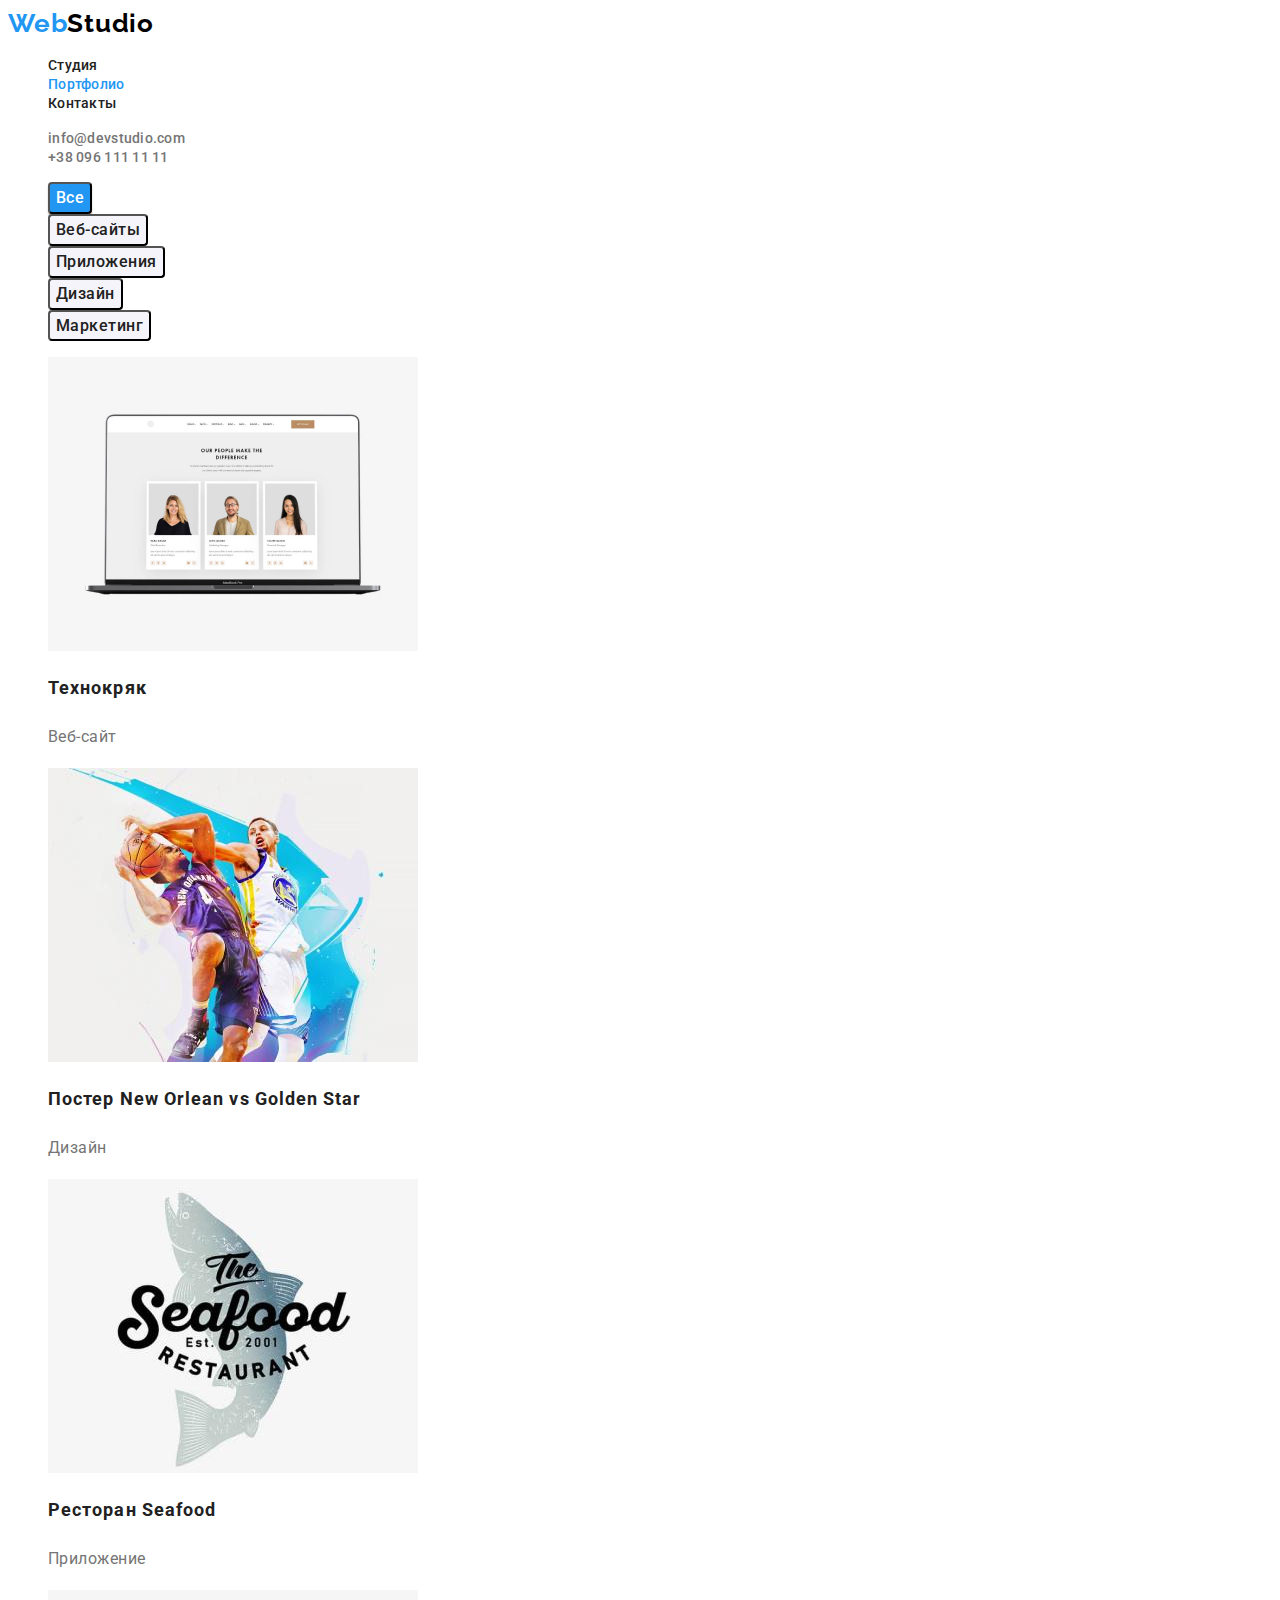
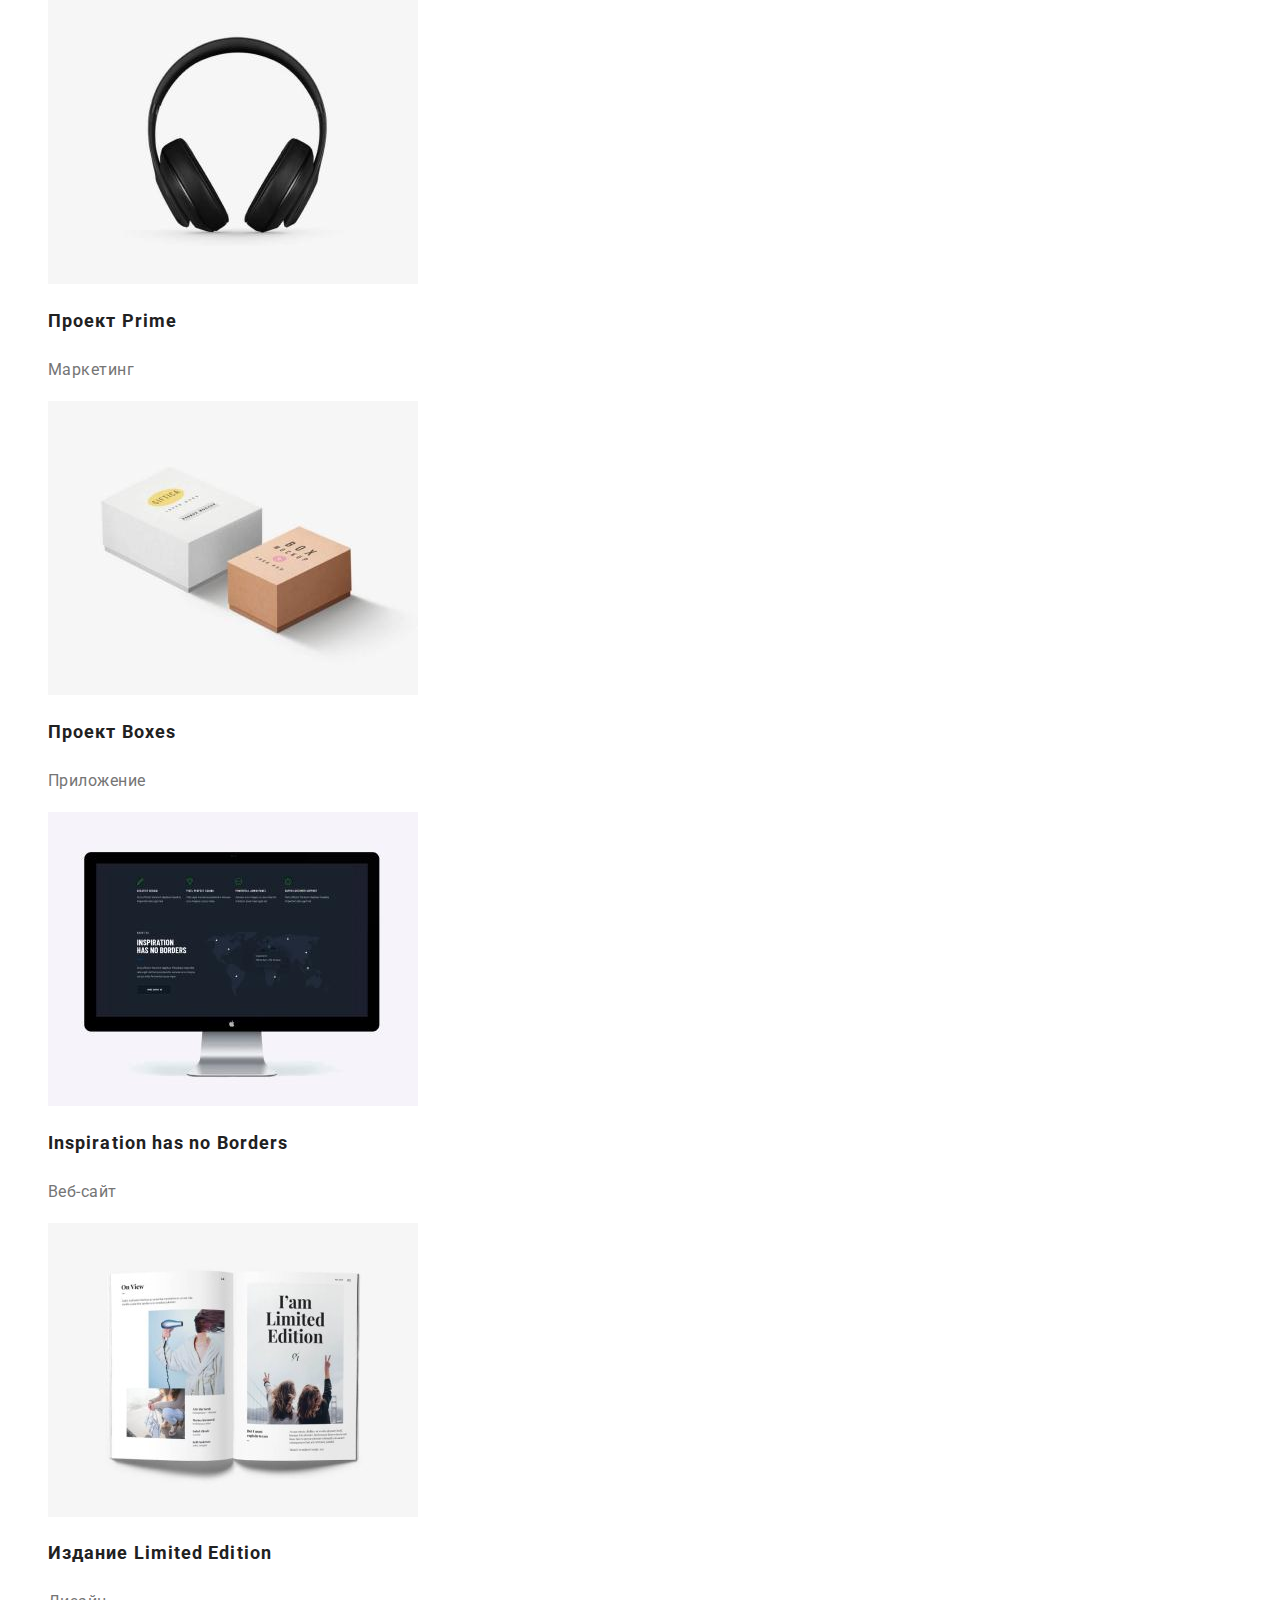
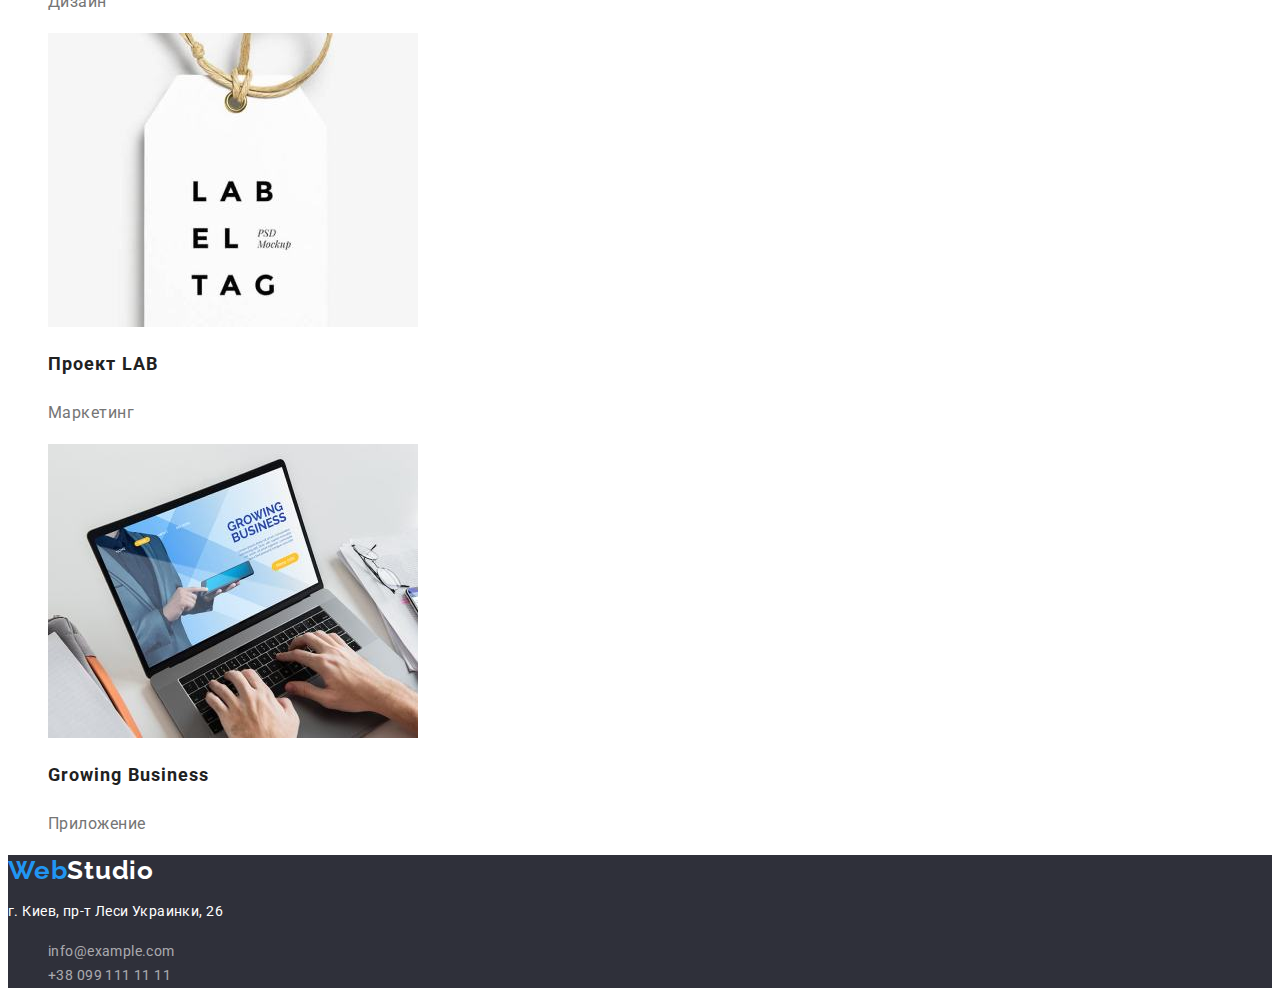
==== portfolio.html @ cdff13d0 "Добавляет файлы ДЗ2" ====
<!DOCTYPE html>
<html lang="ru">
  <head>
    <meta charset="UTF-8" />
    <meta http-equiv="X-UA-Compatible" content="IE=edge" />
    <meta name="viewport" content="width=device-width, initial-scale=1.0" />
    <title>Портфолио</title>
    <link rel="preconnect" href="https://fonts.googleapis.com" />
    <link rel="preconnect" href="https://fonts.gstatic.com" crossorigin />
    <link
      href="https://fonts.googleapis.com/css2?family=Raleway:wght@700&family=Roboto:wght@400;500;700;900&display=swap"
      rel="stylesheet"
    />
    <link rel="stylesheet" href="./css/styles.css" />
  </head>
  <body>
    <!-- Шапка сайта -->
    <header class="header">
      <nav>
        <a href="./index.html" class="logo link"
          >Web<span class="header-logo">Studio</span></a
        >
        <ul class="site-nav-list list">
          <li>
            <a href="./index.html" class="link">Студия</a>
          </li>
          <li class="site-nav-item">
            <a href="./portfolio.html" class="link current">Портфолио</a>
          </li>
          <li class="site-nav-item">
            <a href="" class="link">Контакты</a>
          </li>
        </ul>
      </nav>
      <ul class="header-contacts-list list">
        <li>
          <a href="mailto:info@devstudio.com" class="link"
            >info@devstudio.com</a
          >
        </li>
        <li><a href="tel:+380961111111" class="link">+38 096 111 11 11</a></li>
      </ul>
    </header>
    <main>
      <!-- Примеры работ -->
      <section class="portfolio">
        <h1 hidden>Портфолио</h1>
        <ul class="filter-buttons-list list">
          <li class="filter-buttons-item">
            <button type="button" class="filter-button button active">
              Все
            </button>
          </li>
          <li class="filter-buttons-item">
            <button type="button" class="filter-button button">
              Веб-сайты
            </button>
          </li>
          <li class="filter-buttons-item">
            <button type="button" class="filter-button button">
              Приложения
            </button>
          </li>
          <li class="filter-buttons-item">
            <button type="button" class="filter-button button">Дизайн</button>
          </li>
          <li class="filter-buttons-item">
            <button type="button" class="filter-button button">
              Маркетинг
            </button>
          </li>
        </ul>
        <ul class="portfolio-list list">
          <li class="portfolio-item">
            <a href=""
              ><img
                src="./images/projects-img1.jpg"
                alt="Открытая страница веб-сайта Технокряк на ноутбуке"
                width="370"
                height="294"
              />
            </a>
            <h2 class="portfolio-item-title title">Технокряк</h2>
            <p class="portfolio-item-text">Веб-сайт</p>
          </li>
          <li class="portfolio-item">
            <a href=""
              ><img
                src="./images/projects-img2.jpg"
                alt="Два баскетболиста сражаются за мяч"
                width="370"
                height="294"
              />
            </a>
            <h2 class="portfolio-item-title title">
              Постер New Orlean vs Golden Star
            </h2>
            <p class="portfolio-item-text">Дизайн</p>
          </li>
          <li class="portfolio-item">
            <a href=""
              ><img
                src="./images/projects-img3.jpg"
                alt="Логотип ресторана Seafood"
                width="370"
                height="294"
              />
            </a>
            <h2 class="portfolio-item-title title">Ресторан Seafood</h2>
            <p class="portfolio-item-text">Приложение</p>
          </li>
          <li class="portfolio-item">
            <a href=""
              ><img
                src="./images/projects-img4.jpg"
                alt="Наушники"
                width="370"
                height="294"
              />
            </a>
            <h2 class="portfolio-item-title title">Проект Prime</h2>
            <p class="portfolio-item-text">Маркетинг</p>
          </li>
          <li class="portfolio-item">
            <a href=""
              ><img
                src="./images/projects-img5.jpg"
                alt="Две коробки, белая и коричневая, с надписями"
                width="370"
                height="294"
              />
            </a>
            <h2 class="portfolio-item-title title">Проект Boxes</h2>
            <p class="portfolio-item-text">Приложение</p>
          </li>
          <li class="portfolio-item">
            <a href=""
              ><img
                src="./images/projects-img6.jpg"
                alt="Открітая страница сайта на мониторе компьютера"
                width="370"
                height="294"
              />
            </a>
            <h2 class="portfolio-item-title title">
              Inspiration has no Borders
            </h2>
            <p class="portfolio-item-text">Веб-сайт</p>
          </li>
          <li class="portfolio-item">
            <a href=""
              ><img
                src="./images/projects-img7.jpg"
                alt="Открытый журнал"
                width="370"
                height="294"
              />
            </a>
            <h2 class="portfolio-item-title title">Издание Limited Edition</h2>
            <p class="portfolio-item-text">Дизайн</p>
          </li>
          <li class="portfolio-item">
            <a href=""
              ><img
                src="./images/projects-img8.jpg"
                alt="Бирка с надписью"
                width="370"
                height="294"
              />
            </a>
            <h2 class="portfolio-item-title title">Проект LAB</h2>
            <p class="portfolio-item-text">Маркетинг</p>
          </li>
          <li class="portfolio-item">
            <a href=""
              ><img
                src="./images/projects-img9.jpg"
                alt="Ноутбук, с открытым приложением"
                width="370"
                height="294"
              />
            </a>
            <h2 class="portfolio-item-title title">Growing Business</h2>
            <p class="portfolio-item-text">Приложение</p>
          </li>
        </ul>
      </section>
    </main>
    <!-- Футер -->
    <footer class="footer">
      <a href="./index.html" class="logo link"
        >Web<span class="footer-logo">Studio</span></a
      >
      <address class="address">
        <p class="footer-address">г. Киев, пр-т Леси Украинки, 26</p>
        <ul class="footer-address-list list">
          <li class="footer-address-item">
            <a href="mailto:info@example.com" class="footer-address-link link"
              >info@example.com</a
            >
          </li>
          <li class="footer-address-item">
            <a href="tel:+380961111111" class="footer-address-link link"
              >+38 099 111 11 11</a
            >
          </li>
        </ul>
      </address>
    </footer>
  </body>
</html>
---- css/styles.css ----
/* цвет основного текста (заголовки) #212121 */
/* вторичный цвет текста #757575 */
/* белый #FFFFFF */
/* вторичный белый rgba(255, 255, 255, 0.6); */
/* акцент #2196F3 */
/* Основной шрифт Roboto */

:root {
  --title-text-color: #212121;
  --primary-text-color: #757575;
  --accent-color: #2196f3;
  --primary-white-color: #ffffff;
  --secondary-white-color: rgba(255, 255, 255, 0.6);
}

body {
  background-color: var(--primary-white-color);
  color: var(--primary-text-color);
  font-family: Roboto, sans-serif;
}

.link {
  text-decoration: none;
  color: inherit;
}

.list {
  list-style-type: none;
}

.button {
  font-family: inherit;
  cursor: pointer;
}

.title {
  color: var(--title-text-color);
}

/* Header */

.logo {
  font-family: Raleway;
  font-style: normal;
  font-weight: 700;
  font-size: 26px;
  line-height: 1.19;
  letter-spacing: 0.03em;
  color: var(--accent-color);
}
.header-logo {
  color: #000000;
}
.site-nav-list .link {
  font-weight: 500;
  font-size: 14px;
  line-height: 1.14;
  letter-spacing: 0.02em;
  color: var(--title-text-color);
}

.site-nav-list .link.current {
  color: var(--accent-color);
}

.site-nav-list .link:hover,
.site-nav-list .link:focus {
  color: var(--accent-color);
}
.header-contacts-list .link {
  font-weight: 500;
  font-size: 14px;
  line-height: 1.14;
  letter-spacing: 0.02em;
}
.header-contacts-list .link:hover,
.header-contacts-list .link:focus {
  color: var(--accent-color);
}

/* Hero */
.hero {
  background-color: #2f303a;
}

.hero-title {
  font-weight: 900;
  font-size: 44px;
  line-height: 1.36;
  text-align: center;
  letter-spacing: 0.06em;
  text-transform: uppercase;
  color: #ffffff;
}

.hero-button {
  font-weight: 700;
  font-size: 16px;
  line-height: 1.87;
  letter-spacing: 0.06em;
  color: #ffffff;
  background-color: var(--accent-color);
  box-shadow: 0px 4px 4px rgba(0, 0, 0, 0.15);
  border-radius: 4px;
}

.hero-button:hover,
.hero-button:focus {
  background-color: #188ce8;
}

/* features */

.features-item-title {
  font-weight: 700;
  font-size: 14px;
  line-height: 1.14;
  letter-spacing: 0.03em;
  text-transform: uppercase;
}
.features-item-text {
  font-size: 14px;
  line-height: 1.71;
  letter-spacing: 0.03em;
}
/* services */

.services-title {
  font-weight: 700;
  font-size: 36px;
  line-height: 1.17;
  text-align: center;
  letter-spacing: 0.03em;
}
/* team */

.team {
  background-color: #f5f4fa;
}
.team-title {
  font-weight: 700;
  font-size: 36px;
  line-height: 1.17;
  text-align: center;
  letter-spacing: 0.03em;
}
.team-item {
  background: var(--primary-white-color);
  box-shadow: 0px 1px 3px rgba(0, 0, 0, 0.12), 0px 1px 1px rgba(0, 0, 0, 0.14),
    0px 2px 1px rgba(0, 0, 0, 0.2);
  border-radius: 0px 0px 4px 4px;
}
.team-item-title {
  font-weight: 500;
  font-size: 16px;
  line-height: 1.19;
  text-align: center;
  letter-spacing: 0.03em;
}
.team-item-text {
  font-size: 16px;
  line-height: 1.19;
  text-align: center;
  letter-spacing: 0.03em;
}

/* footer */

.footer {
  background-color: #2f303a;
}
.footer-logo {
  color: #ffffff;
}
.address {
  font-style: normal;
}
.footer-address {
  font-size: 14px;
  line-height: 1.71;
  letter-spacing: 0.03em;
  color: #ffffff;
}
.footer-address-link {
  font-size: 14px;
  line-height: 1.71;
  letter-spacing: 0.03em;
  color: var(--secondary-white-color);
}
.footer-address-link:hover,
.footer-address-link:focus {
  color: var(--accent-color);
}

/* fortfolio */
.filter-button {
  font-weight: 500;
  font-size: 16px;
  line-height: 1.62;
  letter-spacing: 0.03em;
  color: var(--title-text-color);
  background-color: #f5f4fa;
  border-radius: 4px;
}
.portfolio .filter-button.active {
  color: #ffffff;
  background-color: var(--accent-color);
  box-shadow: 0px 3px 1px rgba(0, 0, 0, 0.1), 0px 1px 2px rgba(0, 0, 0, 0.08),
    0px 2px 2px rgba(0, 0, 0, 0.12);
  border-radius: 4px;
}
.portfolio .filter-button:hover,
.portfolio .filter-button:focus {
  color: #ffffff;
  background-color: var(--accent-color);
}
.portfolio-item-title {
  font-weight: 700;
  font-size: 18px;
  line-height: 2;
  letter-spacing: 0.06em;
}
.portfolio-item-text {
  font-size: 16px;
  line-height: 1.87;
  letter-spacing: 0.03em;
}
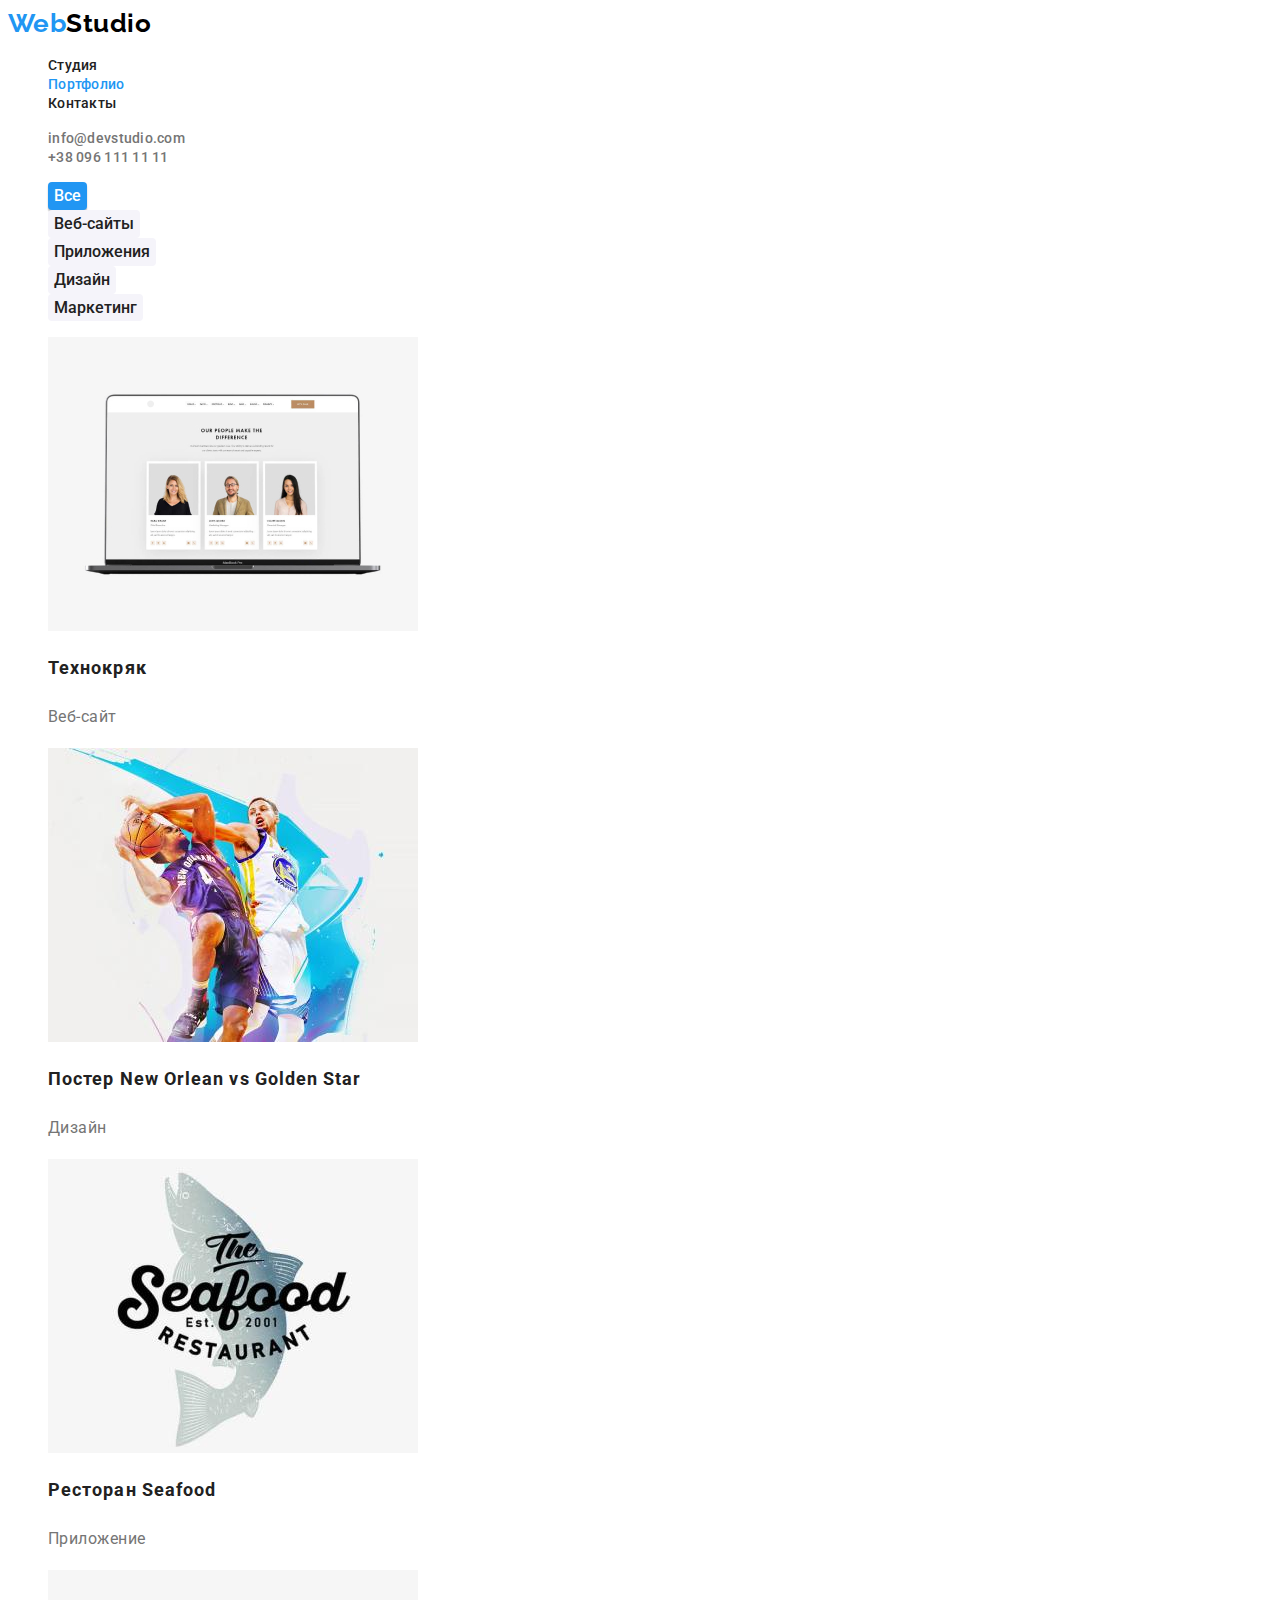
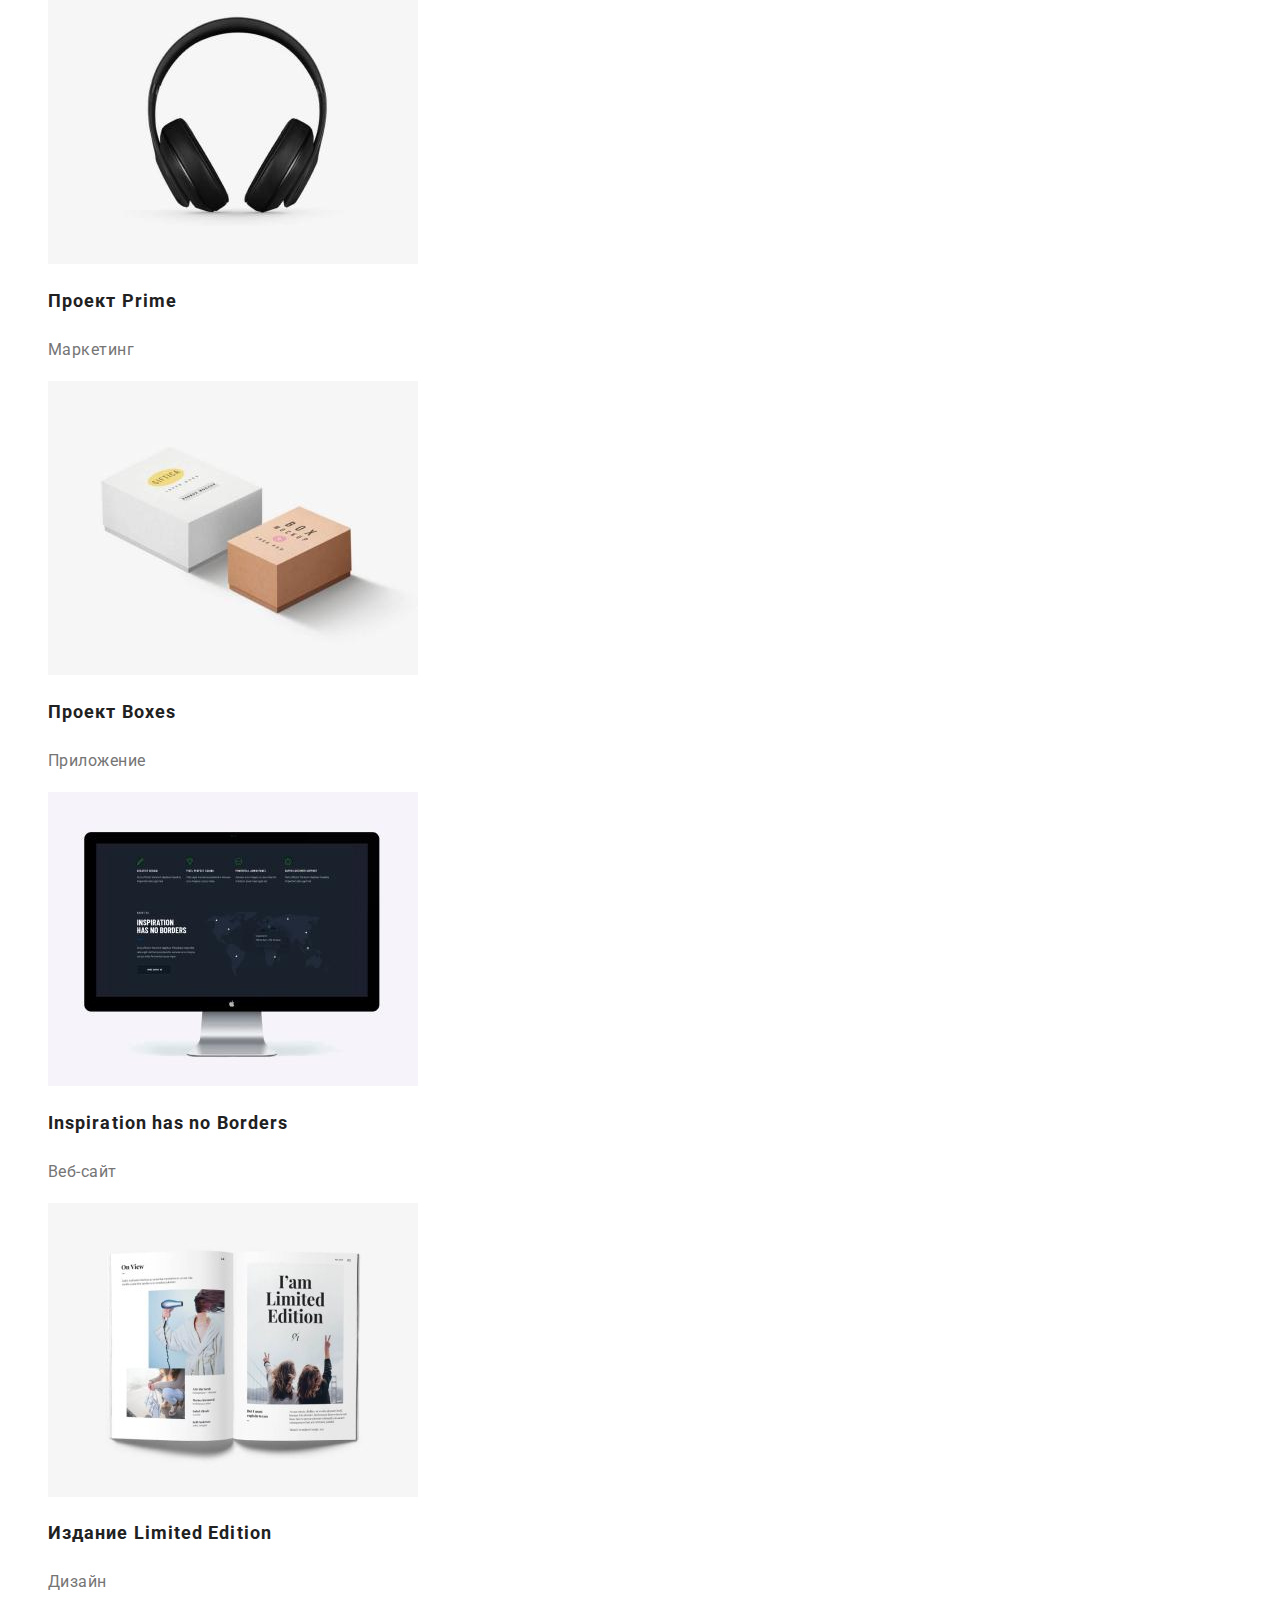
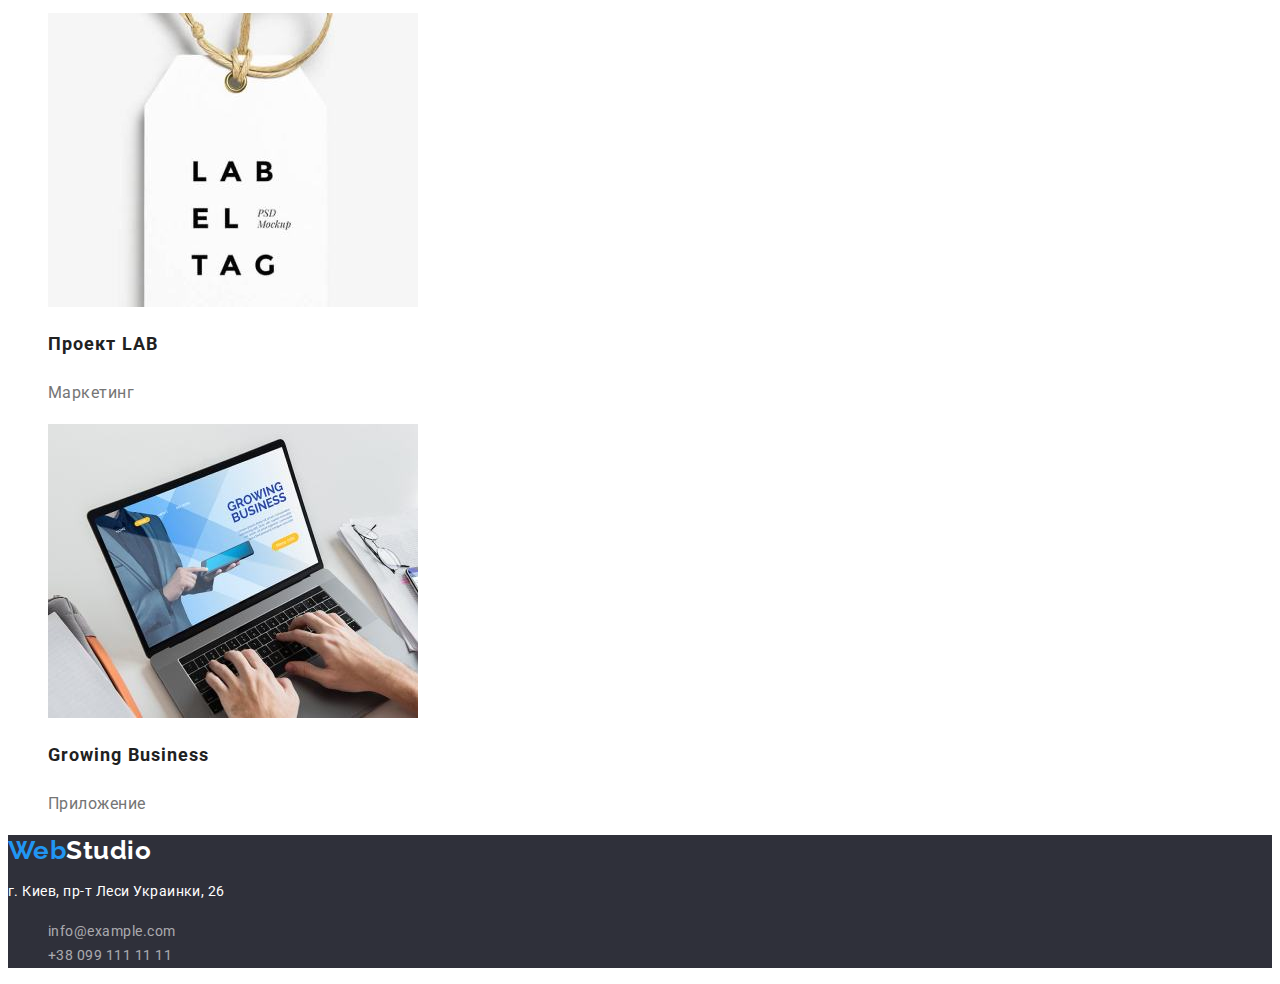
==== commit 7571ff0d: "Добавляет исправления в разметке и стилях согласно комментариев ментора к ДЗ2" ====
--- a/portfolio.html
+++ b/portfolio.html
@@ -72,116 +72,118 @@
         </ul>
         <ul class="portfolio-list list">
           <li class="portfolio-item">
-            <a href=""
+            <a href="" class="link"
               ><img
                 src="./images/projects-img1.jpg"
                 alt="Открытая страница веб-сайта Технокряк на ноутбуке"
                 width="370"
                 height="294"
               />
-            </a>
-            <h2 class="portfolio-item-title title">Технокряк</h2>
-            <p class="portfolio-item-text">Веб-сайт</p>
-          </li>
-          <li class="portfolio-item">
-            <a href=""
+              <h2 class="portfolio-item-title title">Технокряк</h2>
+              <p class="portfolio-item-text">Веб-сайт</p>
+            </a>
+          </li>
+          <li class="portfolio-item">
+            <a href="" class="link"
               ><img
                 src="./images/projects-img2.jpg"
                 alt="Два баскетболиста сражаются за мяч"
                 width="370"
                 height="294"
               />
-            </a>
-            <h2 class="portfolio-item-title title">
-              Постер New Orlean vs Golden Star
-            </h2>
-            <p class="portfolio-item-text">Дизайн</p>
-          </li>
-          <li class="portfolio-item">
-            <a href=""
+              <h2 class="portfolio-item-title title">
+                Постер New Orlean vs Golden Star
+              </h2>
+              <p class="portfolio-item-text">Дизайн</p>
+            </a>
+          </li>
+          <li class="portfolio-item">
+            <a href="" class="link"
               ><img
                 src="./images/projects-img3.jpg"
                 alt="Логотип ресторана Seafood"
                 width="370"
                 height="294"
               />
-            </a>
-            <h2 class="portfolio-item-title title">Ресторан Seafood</h2>
-            <p class="portfolio-item-text">Приложение</p>
-          </li>
-          <li class="portfolio-item">
-            <a href=""
+              <h2 class="portfolio-item-title title">Ресторан Seafood</h2>
+              <p class="portfolio-item-text">Приложение</p>
+            </a>
+          </li>
+          <li class="portfolio-item">
+            <a href="" class="link"
               ><img
                 src="./images/projects-img4.jpg"
                 alt="Наушники"
                 width="370"
                 height="294"
               />
-            </a>
-            <h2 class="portfolio-item-title title">Проект Prime</h2>
-            <p class="portfolio-item-text">Маркетинг</p>
-          </li>
-          <li class="portfolio-item">
-            <a href=""
+              <h2 class="portfolio-item-title title">Проект Prime</h2>
+              <p class="portfolio-item-text">Маркетинг</p>
+            </a>
+          </li>
+          <li class="portfolio-item">
+            <a href="" class="link"
               ><img
                 src="./images/projects-img5.jpg"
                 alt="Две коробки, белая и коричневая, с надписями"
                 width="370"
                 height="294"
               />
-            </a>
-            <h2 class="portfolio-item-title title">Проект Boxes</h2>
-            <p class="portfolio-item-text">Приложение</p>
-          </li>
-          <li class="portfolio-item">
-            <a href=""
+              <h2 class="portfolio-item-title title">Проект Boxes</h2>
+              <p class="portfolio-item-text">Приложение</p>
+            </a>
+          </li>
+          <li class="portfolio-item">
+            <a href="" class="link"
               ><img
                 src="./images/projects-img6.jpg"
                 alt="Открітая страница сайта на мониторе компьютера"
                 width="370"
                 height="294"
               />
-            </a>
-            <h2 class="portfolio-item-title title">
-              Inspiration has no Borders
-            </h2>
-            <p class="portfolio-item-text">Веб-сайт</p>
-          </li>
-          <li class="portfolio-item">
-            <a href=""
+              <h2 class="portfolio-item-title title">
+                Inspiration has no Borders
+              </h2>
+              <p class="portfolio-item-text">Веб-сайт</p>
+            </a>
+          </li>
+          <li class="portfolio-item">
+            <a href="" class="link"
               ><img
                 src="./images/projects-img7.jpg"
                 alt="Открытый журнал"
                 width="370"
                 height="294"
               />
-            </a>
-            <h2 class="portfolio-item-title title">Издание Limited Edition</h2>
-            <p class="portfolio-item-text">Дизайн</p>
-          </li>
-          <li class="portfolio-item">
-            <a href=""
+              <h2 class="portfolio-item-title title">
+                Издание Limited Edition
+              </h2>
+              <p class="portfolio-item-text">Дизайн</p>
+            </a>
+          </li>
+          <li class="portfolio-item">
+            <a href="" class="link"
               ><img
                 src="./images/projects-img8.jpg"
                 alt="Бирка с надписью"
                 width="370"
                 height="294"
               />
-            </a>
-            <h2 class="portfolio-item-title title">Проект LAB</h2>
-            <p class="portfolio-item-text">Маркетинг</p>
-          </li>
-          <li class="portfolio-item">
-            <a href=""
+              <h2 class="portfolio-item-title title">Проект LAB</h2>
+              <p class="portfolio-item-text">Маркетинг</p>
+            </a>
+          </li>
+          <li class="portfolio-item">
+            <a href="" class="link"
               ><img
                 src="./images/projects-img9.jpg"
                 alt="Ноутбук, с открытым приложением"
                 width="370"
                 height="294"
               />
-            </a>
-            <h2 class="portfolio-item-title title">Growing Business</h2>
-            <p class="portfolio-item-text">Приложение</p>
+              <h2 class="portfolio-item-title title">Growing Business</h2>
+              <p class="portfolio-item-text">Приложение</p>
+            </a>
           </li>
         </ul>
       </section>
--- a/css/styles.css
+++ b/css/styles.css
@@ -1,22 +1,31 @@
-/* цвет основного текста (заголовки) #212121 */
-/* вторичный цвет текста #757575 */
-/* белый #FFFFFF */
-/* вторичный белый rgba(255, 255, 255, 0.6); */
+/* основной темный цвет текста (заголовки) #212121 */
+/* черный текст  #000000*/
+/* основной цвет текста (не заголовки) #757575 */
+/* белый текст/фон #FFFFFF */
+/* вторичный белый цвет текста rgba(255, 255, 255, 0.6); */
+/* вторичный светлый цвет фона #F5F4FA */
 /* акцент #2196F3 */
+/* ховер кнопки Заказать услугу #188ce8 */
 /* Основной шрифт Roboto */
 
 :root {
-  --title-text-color: #212121;
   --primary-text-color: #757575;
+  --primary-dark-text-color: #212121;
+  --secondary-dark-text-color: #000000;
+  --primary-light-text-color: #ffffff;
+  --secondary-light-text-color: rgba(255, 255, 255, 0.6);
   --accent-color: #2196f3;
-  --primary-white-color: #ffffff;
-  --secondary-white-color: rgba(255, 255, 255, 0.6);
+  --secondary-accent-color: #188ce8;
+  --primary-light-background-color: #ffffff;
+  --secondary-light-background-color: #f5f4fa;
+  --dark-background-color: #2f303a;
 }
 
 body {
-  background-color: var(--primary-white-color);
+  background-color: var(--primary-light-background-color);
   color: var(--primary-text-color);
   font-family: Roboto, sans-serif;
+  letter-spacing: 0.03em;
 }
 
 .link {
@@ -31,10 +40,12 @@
 .button {
   font-family: inherit;
   cursor: pointer;
+  border-radius: 4px;
+  border: transparent;
 }
 
 .title {
-  color: var(--title-text-color);
+  color: var(--primary-dark-text-color);
 }
 
 /* Header */
@@ -45,42 +56,37 @@
   font-weight: 700;
   font-size: 26px;
   line-height: 1.19;
-  letter-spacing: 0.03em;
   color: var(--accent-color);
 }
 .header-logo {
-  color: #000000;
+  color: var(--secondary-dark-text-color);
 }
 .site-nav-list .link {
   font-weight: 500;
   font-size: 14px;
   line-height: 1.14;
   letter-spacing: 0.02em;
-  color: var(--title-text-color);
-}
-
-.site-nav-list .link.current {
-  color: var(--accent-color);
-}
-
+  color: var(--primary-dark-text-color);
+}
+
+.site-nav-list .link.current,
 .site-nav-list .link:hover,
-.site-nav-list .link:focus {
-  color: var(--accent-color);
-}
-.header-contacts-list .link {
-  font-weight: 500;
-  font-size: 14px;
-  line-height: 1.14;
-  letter-spacing: 0.02em;
-}
+.site-nav-list .link:focus,
 .header-contacts-list .link:hover,
 .header-contacts-list .link:focus {
   color: var(--accent-color);
 }
 
+.header-contacts-list .link {
+  font-weight: 500;
+  font-size: 14px;
+  line-height: 1.14;
+  letter-spacing: 0.02em;
+}
+
 /* Hero */
 .hero {
-  background-color: #2f303a;
+  background-color: var(--dark-background-color);
 }
 
 .hero-title {
@@ -90,7 +96,7 @@
   text-align: center;
   letter-spacing: 0.06em;
   text-transform: uppercase;
-  color: #ffffff;
+  color: var(--primary-light-text-color);
 }
 
 .hero-button {
@@ -98,15 +104,14 @@
   font-size: 16px;
   line-height: 1.87;
   letter-spacing: 0.06em;
-  color: #ffffff;
+  color: var(--primary-light-text-color);
   background-color: var(--accent-color);
   box-shadow: 0px 4px 4px rgba(0, 0, 0, 0.15);
-  border-radius: 4px;
 }
 
 .hero-button:hover,
 .hero-button:focus {
-  background-color: #188ce8;
+  background-color: var(--secondary-accent-color);
 }
 
 /* features */
@@ -115,13 +120,11 @@
   font-weight: 700;
   font-size: 14px;
   line-height: 1.14;
-  letter-spacing: 0.03em;
   text-transform: uppercase;
 }
 .features-item-text {
   font-size: 14px;
   line-height: 1.71;
-  letter-spacing: 0.03em;
 }
 /* services */
 
@@ -130,22 +133,20 @@
   font-size: 36px;
   line-height: 1.17;
   text-align: center;
-  letter-spacing: 0.03em;
 }
 /* team */
 
 .team {
-  background-color: #f5f4fa;
+  background-color: var(--secondary-light-background-color);
 }
 .team-title {
   font-weight: 700;
   font-size: 36px;
   line-height: 1.17;
   text-align: center;
-  letter-spacing: 0.03em;
 }
 .team-item {
-  background: var(--primary-white-color);
+  background: var(--primary-light-background-color);
   box-shadow: 0px 1px 3px rgba(0, 0, 0, 0.12), 0px 1px 1px rgba(0, 0, 0, 0.14),
     0px 2px 1px rgba(0, 0, 0, 0.2);
   border-radius: 0px 0px 4px 4px;
@@ -155,22 +156,20 @@
   font-size: 16px;
   line-height: 1.19;
   text-align: center;
-  letter-spacing: 0.03em;
 }
 .team-item-text {
   font-size: 16px;
   line-height: 1.19;
   text-align: center;
-  letter-spacing: 0.03em;
 }
 
 /* footer */
 
 .footer {
-  background-color: #2f303a;
+  background-color: var(--dark-background-color);
 }
 .footer-logo {
-  color: #ffffff;
+  color: var(--primary-light-text-color);
 }
 .address {
   font-style: normal;
@@ -178,14 +177,12 @@
 .footer-address {
   font-size: 14px;
   line-height: 1.71;
-  letter-spacing: 0.03em;
-  color: #ffffff;
+  color: var(--primary-light-text-color);
 }
 .footer-address-link {
   font-size: 14px;
   line-height: 1.71;
-  letter-spacing: 0.03em;
-  color: var(--secondary-white-color);
+  color: var(--secondary-light-text-color);
 }
 .footer-address-link:hover,
 .footer-address-link:focus {
@@ -197,21 +194,18 @@
   font-weight: 500;
   font-size: 16px;
   line-height: 1.62;
-  letter-spacing: 0.03em;
-  color: var(--title-text-color);
-  background-color: #f5f4fa;
-  border-radius: 4px;
+  color: var(--primary-dark-text-color);
+  background-color: var(--secondary-light-background-color);
 }
 .portfolio .filter-button.active {
-  color: #ffffff;
+  color: var(--primary-light-text-color);
   background-color: var(--accent-color);
   box-shadow: 0px 3px 1px rgba(0, 0, 0, 0.1), 0px 1px 2px rgba(0, 0, 0, 0.08),
     0px 2px 2px rgba(0, 0, 0, 0.12);
-  border-radius: 4px;
 }
 .portfolio .filter-button:hover,
 .portfolio .filter-button:focus {
-  color: #ffffff;
+  color: var(--primary-light-text-color);
   background-color: var(--accent-color);
 }
 .portfolio-item-title {
@@ -223,5 +217,4 @@
 .portfolio-item-text {
   font-size: 16px;
   line-height: 1.87;
-  letter-spacing: 0.03em;
-}
+}
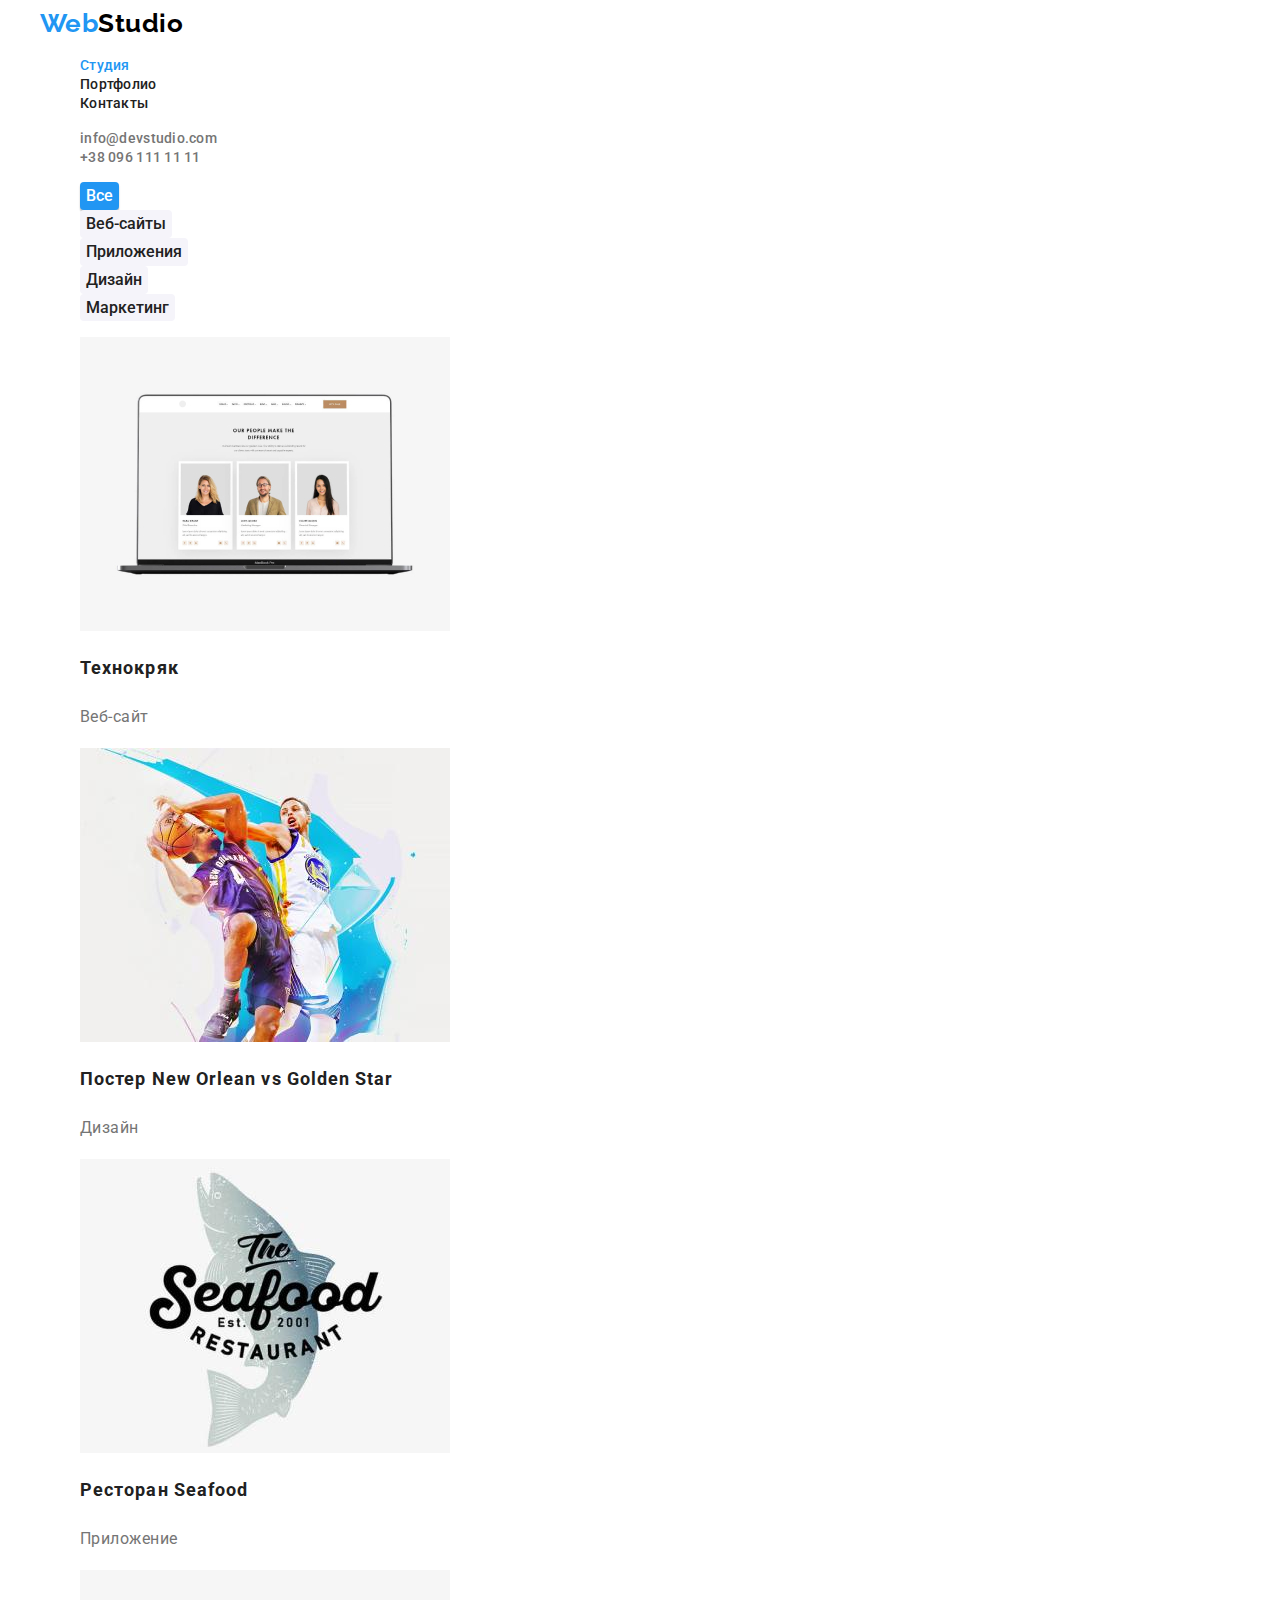
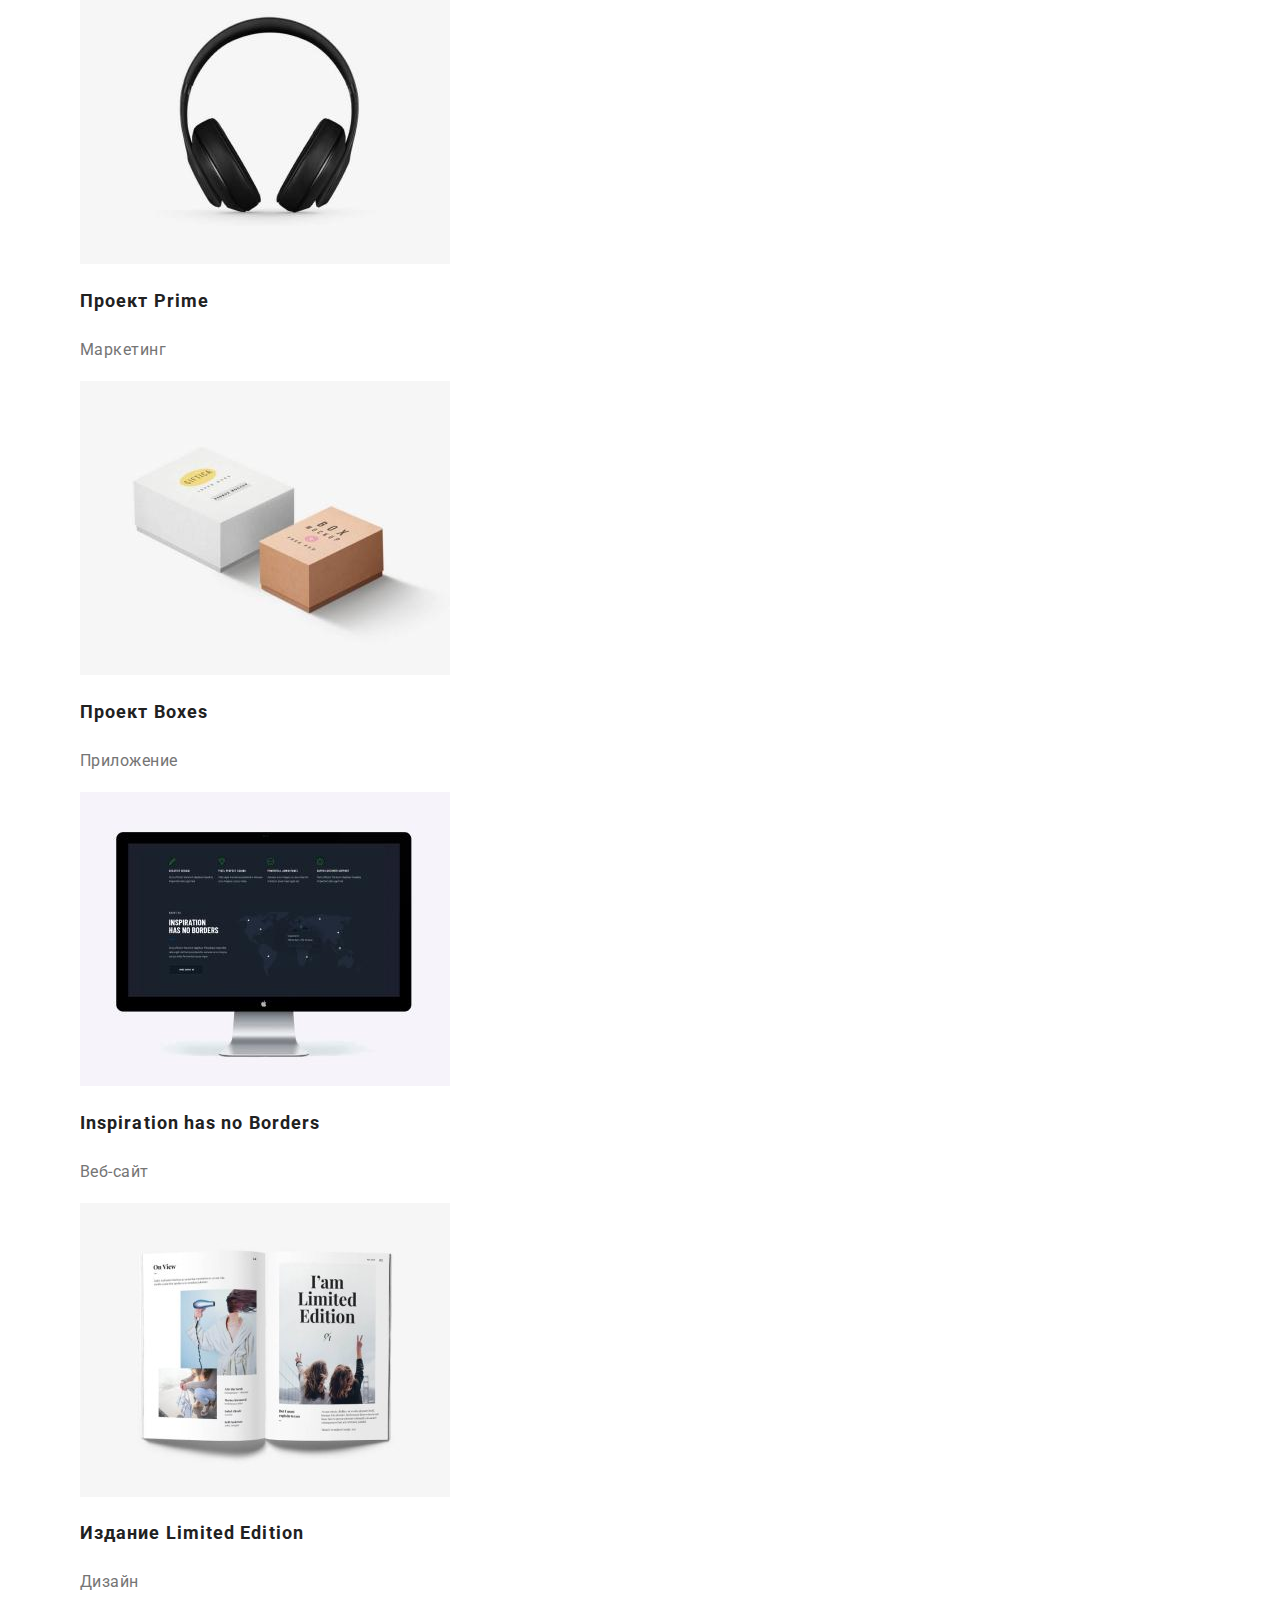
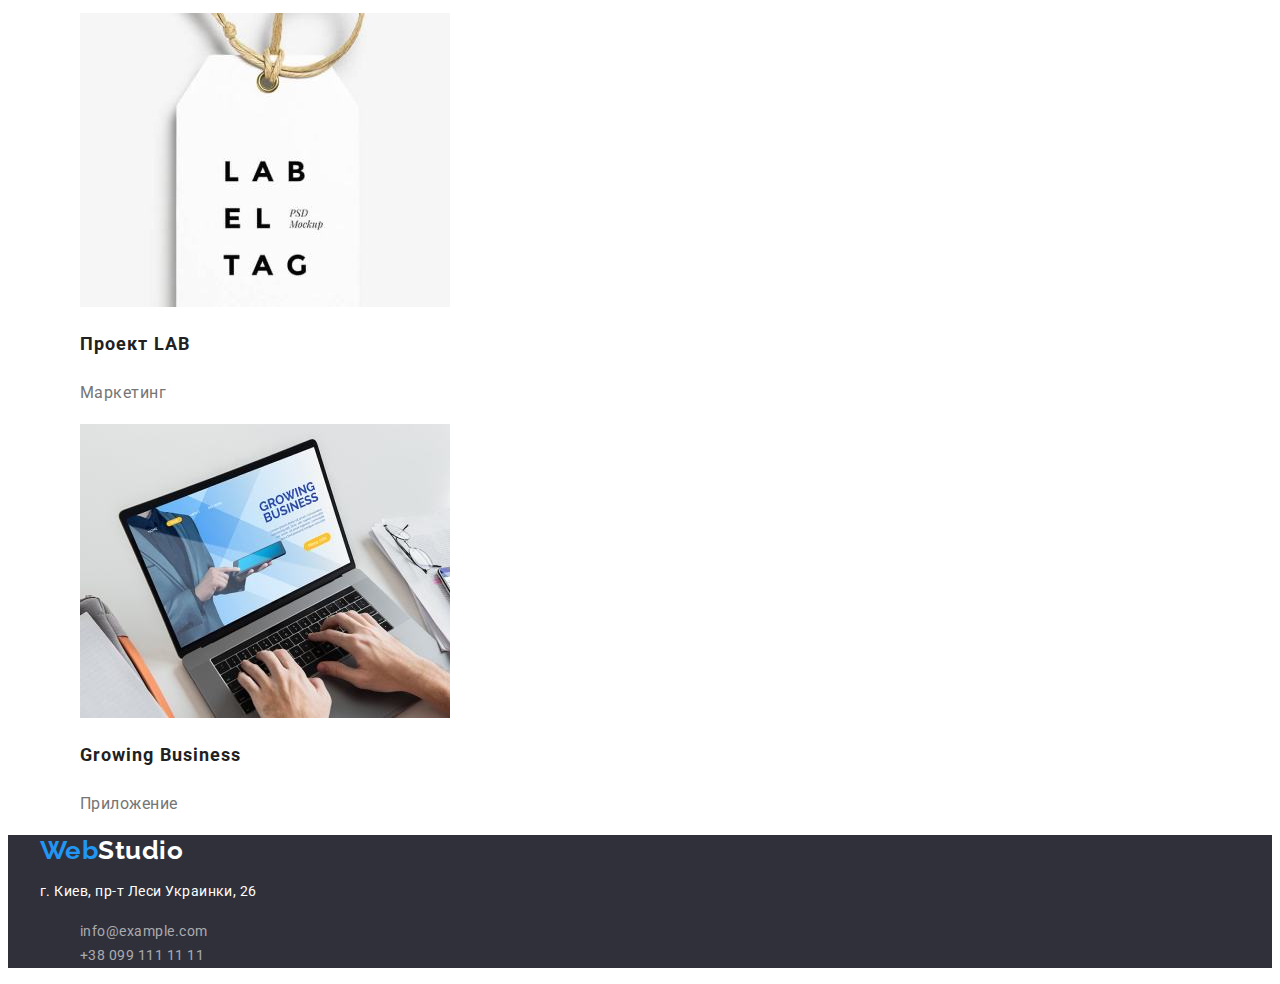
==== commit 5703bfce: "Добавляет контейнеры" ====
--- a/portfolio.html
+++ b/portfolio.html
@@ -11,203 +11,218 @@
       href="https://fonts.googleapis.com/css2?family=Raleway:wght@700&family=Roboto:wght@400;500;700;900&display=swap"
       rel="stylesheet"
     />
+    <link
+      rel="stylesheet"
+      href="https://cdnjs.cloudflare.com/ajax/libs/modern-normalize/1.1.0/modern-normalize.min.css"
+      integrity="sha512-wpPYUAdjBVSE4KJnH1VR1HeZfpl1ub8YT/NKx4PuQ5NmX2tKuGu6U/JRp5y+Y8XG2tV+wKQpNHVUX03MfMFn9Q=="
+      crossorigin="anonymous"
+      referrerpolicy="no-referrer"
+    />
     <link rel="stylesheet" href="./css/styles.css" />
   </head>
   <body>
     <!-- Шапка сайта -->
     <header class="header">
-      <nav>
-        <a href="./index.html" class="logo link"
-          >Web<span class="header-logo">Studio</span></a
-        >
-        <ul class="site-nav-list list">
+      <div class="container">
+        <nav>
+          <a href="./index.html" class="logo link"
+            >Web<span class="header-logo">Studio</span></a
+          >
+          <ul class="site-nav-list list">
+            <li>
+              <a href="./index.html" class="link current">Студия</a>
+            </li>
+            <li class="site-nav-item">
+              <a href="./portfolio.html" class="link">Портфолио</a>
+            </li>
+            <li class="site-nav-item">
+              <a href="" class="link">Контакты</a>
+            </li>
+          </ul>
+        </nav>
+        <ul class="header-contacts-list list">
           <li>
-            <a href="./index.html" class="link">Студия</a>
+            <a href="mailto:info@devstudio.com" class="link"
+              >info@devstudio.com</a
+            >
           </li>
-          <li class="site-nav-item">
-            <a href="./portfolio.html" class="link current">Портфолио</a>
-          </li>
-          <li class="site-nav-item">
-            <a href="" class="link">Контакты</a>
+          <li>
+            <a href="tel:+380961111111" class="link">+38 096 111 11 11</a>
           </li>
         </ul>
-      </nav>
-      <ul class="header-contacts-list list">
-        <li>
-          <a href="mailto:info@devstudio.com" class="link"
-            >info@devstudio.com</a
-          >
-        </li>
-        <li><a href="tel:+380961111111" class="link">+38 096 111 11 11</a></li>
-      </ul>
+      </div>
     </header>
     <main>
       <!-- Примеры работ -->
       <section class="portfolio">
-        <h1 hidden>Портфолио</h1>
-        <ul class="filter-buttons-list list">
-          <li class="filter-buttons-item">
-            <button type="button" class="filter-button button active">
-              Все
-            </button>
-          </li>
-          <li class="filter-buttons-item">
-            <button type="button" class="filter-button button">
-              Веб-сайты
-            </button>
-          </li>
-          <li class="filter-buttons-item">
-            <button type="button" class="filter-button button">
-              Приложения
-            </button>
-          </li>
-          <li class="filter-buttons-item">
-            <button type="button" class="filter-button button">Дизайн</button>
-          </li>
-          <li class="filter-buttons-item">
-            <button type="button" class="filter-button button">
-              Маркетинг
-            </button>
-          </li>
-        </ul>
-        <ul class="portfolio-list list">
-          <li class="portfolio-item">
-            <a href="" class="link"
-              ><img
-                src="./images/projects-img1.jpg"
-                alt="Открытая страница веб-сайта Технокряк на ноутбуке"
-                width="370"
-                height="294"
-              />
-              <h2 class="portfolio-item-title title">Технокряк</h2>
-              <p class="portfolio-item-text">Веб-сайт</p>
-            </a>
-          </li>
-          <li class="portfolio-item">
-            <a href="" class="link"
-              ><img
-                src="./images/projects-img2.jpg"
-                alt="Два баскетболиста сражаются за мяч"
-                width="370"
-                height="294"
-              />
-              <h2 class="portfolio-item-title title">
-                Постер New Orlean vs Golden Star
-              </h2>
-              <p class="portfolio-item-text">Дизайн</p>
-            </a>
-          </li>
-          <li class="portfolio-item">
-            <a href="" class="link"
-              ><img
-                src="./images/projects-img3.jpg"
-                alt="Логотип ресторана Seafood"
-                width="370"
-                height="294"
-              />
-              <h2 class="portfolio-item-title title">Ресторан Seafood</h2>
-              <p class="portfolio-item-text">Приложение</p>
-            </a>
-          </li>
-          <li class="portfolio-item">
-            <a href="" class="link"
-              ><img
-                src="./images/projects-img4.jpg"
-                alt="Наушники"
-                width="370"
-                height="294"
-              />
-              <h2 class="portfolio-item-title title">Проект Prime</h2>
-              <p class="portfolio-item-text">Маркетинг</p>
-            </a>
-          </li>
-          <li class="portfolio-item">
-            <a href="" class="link"
-              ><img
-                src="./images/projects-img5.jpg"
-                alt="Две коробки, белая и коричневая, с надписями"
-                width="370"
-                height="294"
-              />
-              <h2 class="portfolio-item-title title">Проект Boxes</h2>
-              <p class="portfolio-item-text">Приложение</p>
-            </a>
-          </li>
-          <li class="portfolio-item">
-            <a href="" class="link"
-              ><img
-                src="./images/projects-img6.jpg"
-                alt="Открітая страница сайта на мониторе компьютера"
-                width="370"
-                height="294"
-              />
-              <h2 class="portfolio-item-title title">
-                Inspiration has no Borders
-              </h2>
-              <p class="portfolio-item-text">Веб-сайт</p>
-            </a>
-          </li>
-          <li class="portfolio-item">
-            <a href="" class="link"
-              ><img
-                src="./images/projects-img7.jpg"
-                alt="Открытый журнал"
-                width="370"
-                height="294"
-              />
-              <h2 class="portfolio-item-title title">
-                Издание Limited Edition
-              </h2>
-              <p class="portfolio-item-text">Дизайн</p>
-            </a>
-          </li>
-          <li class="portfolio-item">
-            <a href="" class="link"
-              ><img
-                src="./images/projects-img8.jpg"
-                alt="Бирка с надписью"
-                width="370"
-                height="294"
-              />
-              <h2 class="portfolio-item-title title">Проект LAB</h2>
-              <p class="portfolio-item-text">Маркетинг</p>
-            </a>
-          </li>
-          <li class="portfolio-item">
-            <a href="" class="link"
-              ><img
-                src="./images/projects-img9.jpg"
-                alt="Ноутбук, с открытым приложением"
-                width="370"
-                height="294"
-              />
-              <h2 class="portfolio-item-title title">Growing Business</h2>
-              <p class="portfolio-item-text">Приложение</p>
-            </a>
-          </li>
-        </ul>
+        <div class="container">
+          <h1 hidden>Портфолио</h1>
+          <ul class="filter-buttons-list list">
+            <li class="filter-buttons-item">
+              <button type="button" class="filter-button button active">
+                Все
+              </button>
+            </li>
+            <li class="filter-buttons-item">
+              <button type="button" class="filter-button button">
+                Веб-сайты
+              </button>
+            </li>
+            <li class="filter-buttons-item">
+              <button type="button" class="filter-button button">
+                Приложения
+              </button>
+            </li>
+            <li class="filter-buttons-item">
+              <button type="button" class="filter-button button">Дизайн</button>
+            </li>
+            <li class="filter-buttons-item">
+              <button type="button" class="filter-button button">
+                Маркетинг
+              </button>
+            </li>
+          </ul>
+          <ul class="portfolio-list list">
+            <li class="portfolio-item">
+              <a href="" class="link"
+                ><img
+                  src="./images/projects-img1.jpg"
+                  alt="Открытая страница веб-сайта Технокряк на ноутбуке"
+                  width="370"
+                  height="294"
+                />
+                <h2 class="portfolio-item-title title">Технокряк</h2>
+                <p class="portfolio-item-text">Веб-сайт</p>
+              </a>
+            </li>
+            <li class="portfolio-item">
+              <a href="" class="link"
+                ><img
+                  src="./images/projects-img2.jpg"
+                  alt="Два баскетболиста сражаются за мяч"
+                  width="370"
+                  height="294"
+                />
+                <h2 class="portfolio-item-title title">
+                  Постер New Orlean vs Golden Star
+                </h2>
+                <p class="portfolio-item-text">Дизайн</p>
+              </a>
+            </li>
+            <li class="portfolio-item">
+              <a href="" class="link"
+                ><img
+                  src="./images/projects-img3.jpg"
+                  alt="Логотип ресторана Seafood"
+                  width="370"
+                  height="294"
+                />
+                <h2 class="portfolio-item-title title">Ресторан Seafood</h2>
+                <p class="portfolio-item-text">Приложение</p>
+              </a>
+            </li>
+            <li class="portfolio-item">
+              <a href="" class="link"
+                ><img
+                  src="./images/projects-img4.jpg"
+                  alt="Наушники"
+                  width="370"
+                  height="294"
+                />
+                <h2 class="portfolio-item-title title">Проект Prime</h2>
+                <p class="portfolio-item-text">Маркетинг</p>
+              </a>
+            </li>
+            <li class="portfolio-item">
+              <a href="" class="link"
+                ><img
+                  src="./images/projects-img5.jpg"
+                  alt="Две коробки, белая и коричневая, с надписями"
+                  width="370"
+                  height="294"
+                />
+                <h2 class="portfolio-item-title title">Проект Boxes</h2>
+                <p class="portfolio-item-text">Приложение</p>
+              </a>
+            </li>
+            <li class="portfolio-item">
+              <a href="" class="link"
+                ><img
+                  src="./images/projects-img6.jpg"
+                  alt="Открітая страница сайта на мониторе компьютера"
+                  width="370"
+                  height="294"
+                />
+                <h2 class="portfolio-item-title title">
+                  Inspiration has no Borders
+                </h2>
+                <p class="portfolio-item-text">Веб-сайт</p>
+              </a>
+            </li>
+            <li class="portfolio-item">
+              <a href="" class="link"
+                ><img
+                  src="./images/projects-img7.jpg"
+                  alt="Открытый журнал"
+                  width="370"
+                  height="294"
+                />
+                <h2 class="portfolio-item-title title">
+                  Издание Limited Edition
+                </h2>
+                <p class="portfolio-item-text">Дизайн</p>
+              </a>
+            </li>
+            <li class="portfolio-item">
+              <a href="" class="link"
+                ><img
+                  src="./images/projects-img8.jpg"
+                  alt="Бирка с надписью"
+                  width="370"
+                  height="294"
+                />
+                <h2 class="portfolio-item-title title">Проект LAB</h2>
+                <p class="portfolio-item-text">Маркетинг</p>
+              </a>
+            </li>
+            <li class="portfolio-item">
+              <a href="" class="link"
+                ><img
+                  src="./images/projects-img9.jpg"
+                  alt="Ноутбук, с открытым приложением"
+                  width="370"
+                  height="294"
+                />
+                <h2 class="portfolio-item-title title">Growing Business</h2>
+                <p class="portfolio-item-text">Приложение</p>
+              </a>
+            </li>
+          </ul>
+        </div>
       </section>
     </main>
     <!-- Футер -->
     <footer class="footer">
-      <a href="./index.html" class="logo link"
-        >Web<span class="footer-logo">Studio</span></a
-      >
-      <address class="address">
-        <p class="footer-address">г. Киев, пр-т Леси Украинки, 26</p>
-        <ul class="footer-address-list list">
-          <li class="footer-address-item">
-            <a href="mailto:info@example.com" class="footer-address-link link"
-              >info@example.com</a
-            >
-          </li>
-          <li class="footer-address-item">
-            <a href="tel:+380961111111" class="footer-address-link link"
-              >+38 099 111 11 11</a
-            >
-          </li>
-        </ul>
-      </address>
+      <div class="container">
+        <a href="./index.html" class="logo link"
+          >Web<span class="footer-logo">Studio</span></a
+        >
+        <address class="address">
+          <p class="footer-address">г. Киев, пр-т Леси Украинки, 26</p>
+          <ul class="footer-address-list list">
+            <li class="footer-address-item">
+              <a href="mailto:info@example.com" class="footer-address-link link"
+                >info@example.com</a
+              >
+            </li>
+            <li class="footer-address-item">
+              <a href="tel:+380961111111" class="footer-address-link link"
+                >+38 099 111 11 11</a
+              >
+            </li>
+          </ul>
+        </address>
+      </div>
     </footer>
   </body>
 </html>
--- a/css/styles.css
+++ b/css/styles.css
@@ -48,6 +48,12 @@
   color: var(--primary-dark-text-color);
 }
 
+.container {
+  width: 1200px;
+  margin-left: auto;
+  margin-right: auto;
+}
+
 /* Header */
 
 .logo {
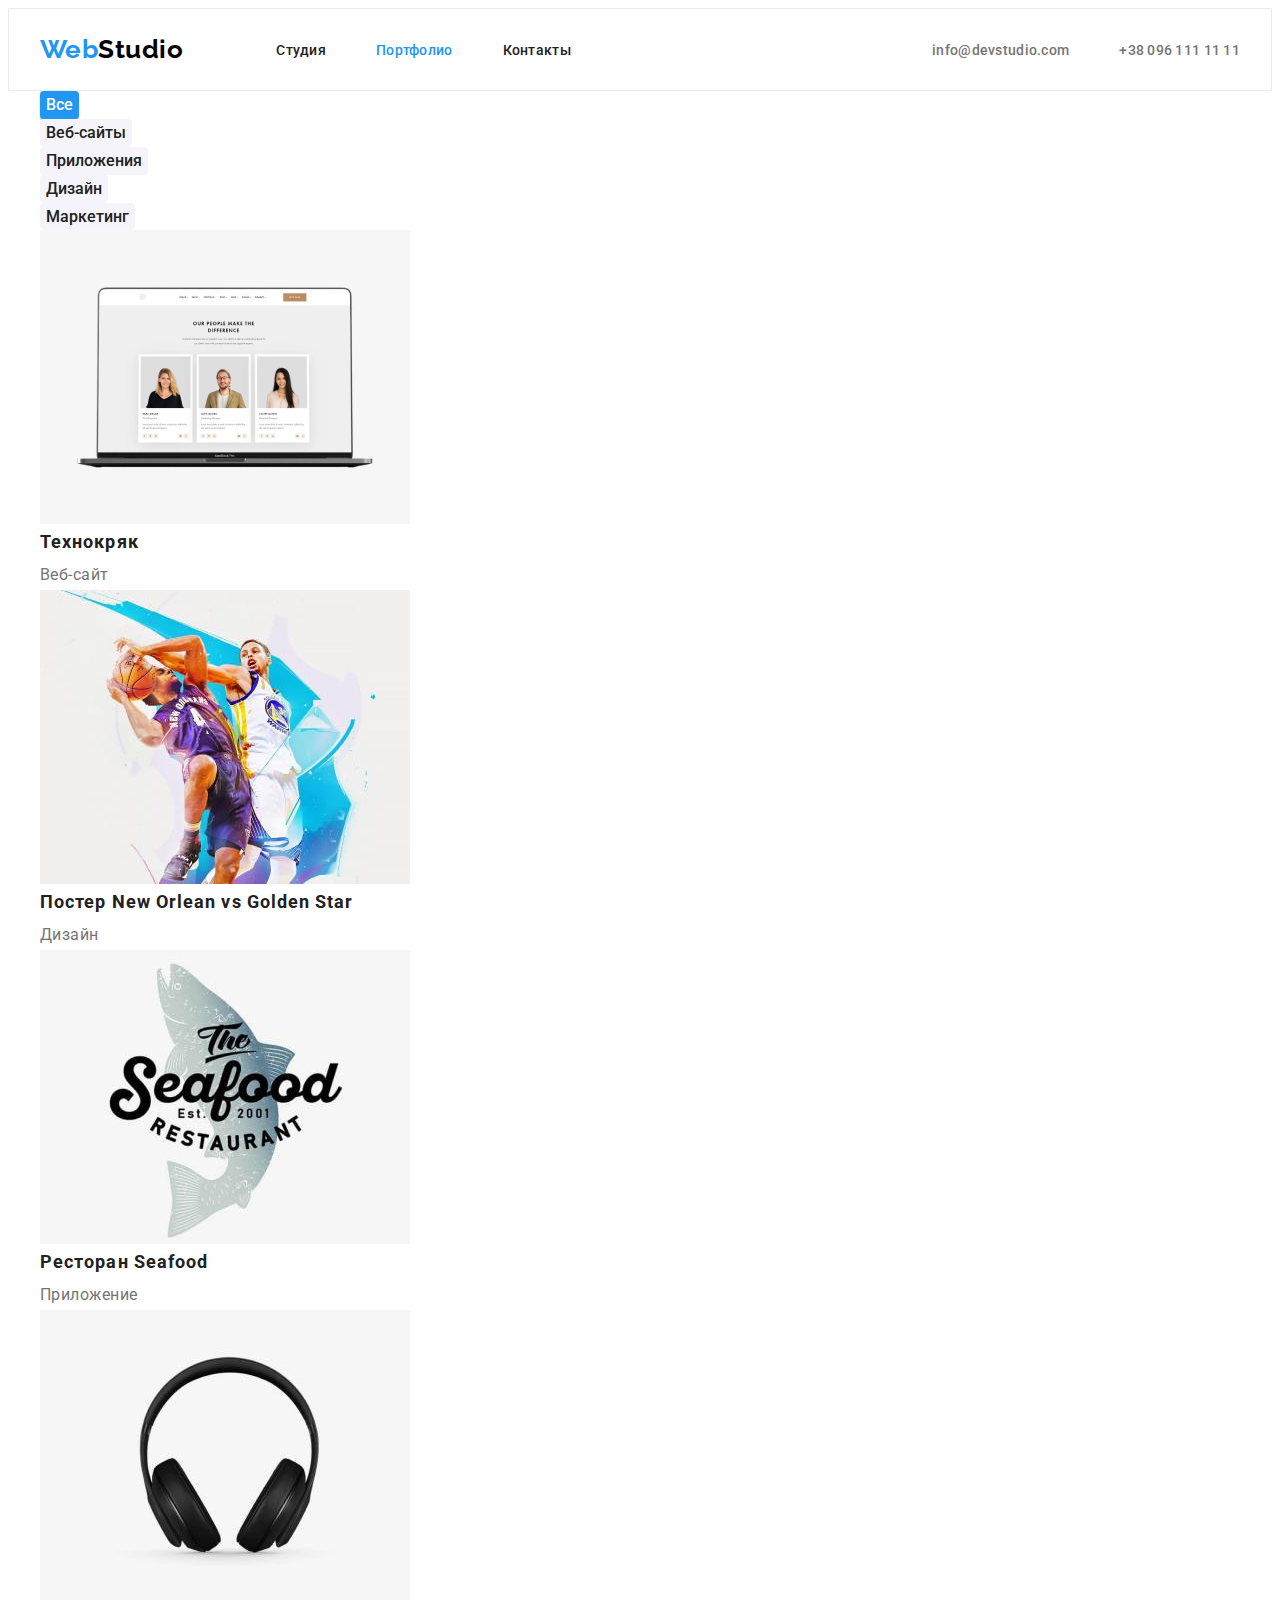
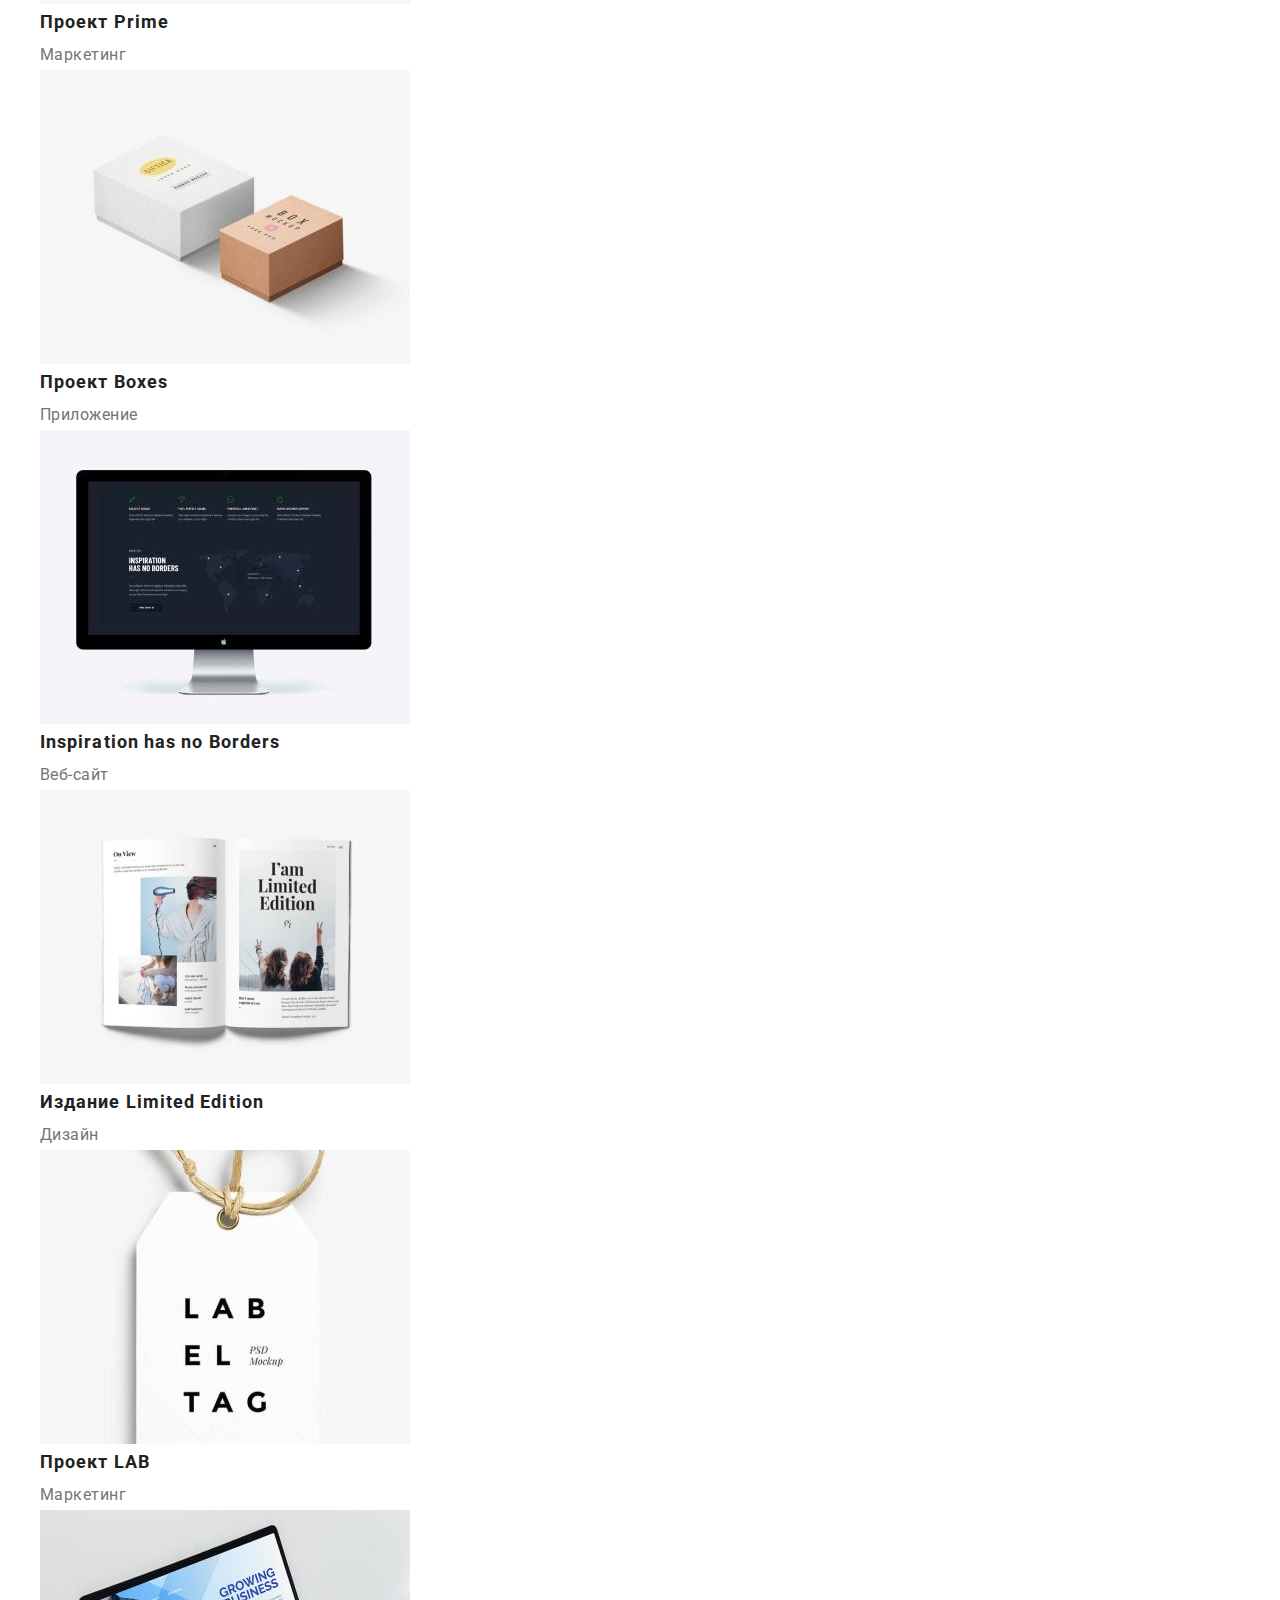
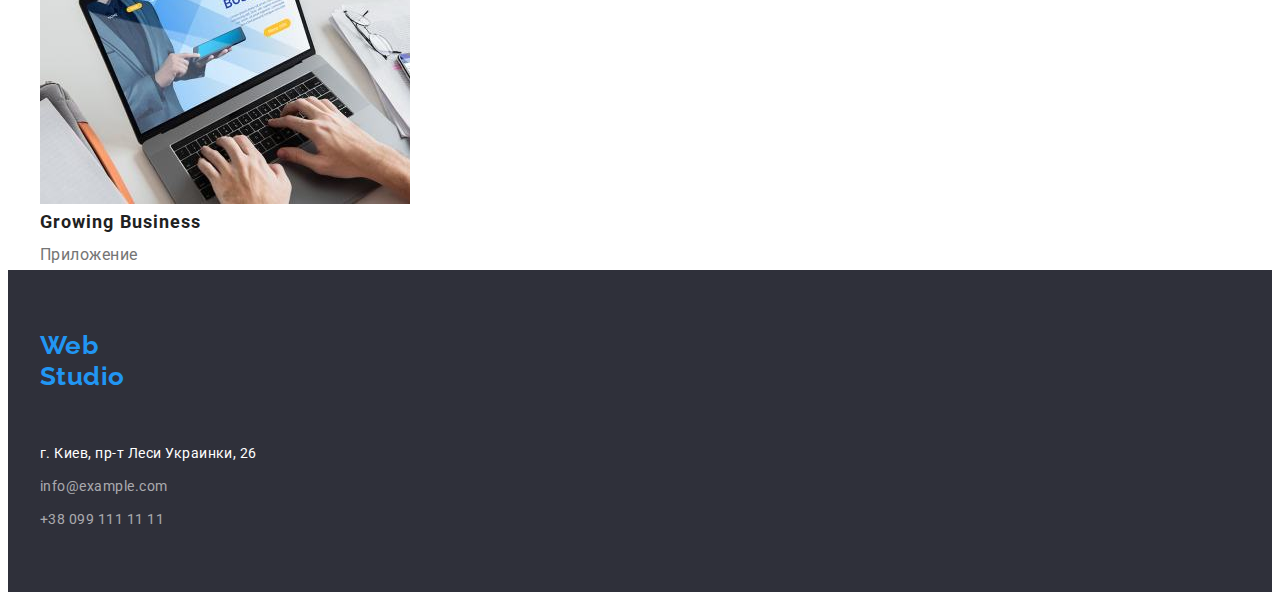
==== commit d2e42b8e: "Добавляет стили для геометрии и позиционирование контента при помощи Flexbox для страницы Студия" ====
--- a/portfolio.html
+++ b/portfolio.html
@@ -23,17 +23,17 @@
   <body>
     <!-- Шапка сайта -->
     <header class="header">
-      <div class="container">
-        <nav>
+      <div class="container header-container">
+        <nav class="site-nav">
           <a href="./index.html" class="logo link"
             >Web<span class="header-logo">Studio</span></a
           >
           <ul class="site-nav-list list">
-            <li>
-              <a href="./index.html" class="link current">Студия</a>
-            </li>
             <li class="site-nav-item">
-              <a href="./portfolio.html" class="link">Портфолио</a>
+              <a href="./index.html" class="link">Студия</a>
+            </li>
+            <li class="site-nav-item">
+              <a href="./portfolio.html" class="link current">Портфолио</a>
             </li>
             <li class="site-nav-item">
               <a href="" class="link">Контакты</a>
@@ -41,12 +41,12 @@
           </ul>
         </nav>
         <ul class="header-contacts-list list">
-          <li>
+          <li class="header-contacts-item">
             <a href="mailto:info@devstudio.com" class="link"
               >info@devstudio.com</a
             >
           </li>
-          <li>
+          <li class="header-contacts-item">
             <a href="tel:+380961111111" class="link">+38 096 111 11 11</a>
           </li>
         </ul>
--- a/css/styles.css
+++ b/css/styles.css
@@ -28,6 +28,27 @@
   letter-spacing: 0.03em;
 }
 
+p,
+h1,
+h2,
+h3,
+h4,
+h5,
+h6 {
+  margin: 0;
+}
+
+ul {
+  margin: 0;
+  padding-left: 0;
+}
+
+img {
+  display: block;
+  max-width: 100%;
+  height: auto;
+}
+
 .link {
   text-decoration: none;
   color: inherit;
@@ -50,11 +71,38 @@
 
 .container {
   width: 1200px;
+  padding: 0 15px;
   margin-left: auto;
   margin-right: auto;
 }
 
 /* Header */
+
+.header {
+  background-color: var(--primary-light-background-color);
+  padding-top: 25px;
+  padding-bottom: 25px;
+  border: 1px solid #ececec;
+}
+
+.header-container {
+  display: flex;
+  align-items: center;
+}
+
+.site-nav {
+  display: flex;
+  align-items: center;
+}
+
+.site-nav-list {
+  display: flex;
+}
+
+.header-contacts-list {
+  display: flex;
+  margin-left: auto;
+}
 
 .logo {
   font-family: Raleway;
@@ -63,6 +111,7 @@
   font-size: 26px;
   line-height: 1.19;
   color: var(--accent-color);
+  margin-right: 93px;
 }
 .header-logo {
   color: var(--secondary-dark-text-color);
@@ -83,6 +132,14 @@
   color: var(--accent-color);
 }
 
+.site-nav-item:not(:last-child) {
+  margin-right: 50px;
+}
+
+.header-contacts-item:not(:last-child) {
+  margin-right: 50px;
+}
+
 .header-contacts-list .link {
   font-weight: 500;
   font-size: 14px;
@@ -93,6 +150,8 @@
 /* Hero */
 .hero {
   background-color: var(--dark-background-color);
+  padding-top: 200px;
+  padding-bottom: 200px;
 }
 
 .hero-title {
@@ -103,9 +162,14 @@
   letter-spacing: 0.06em;
   text-transform: uppercase;
   color: var(--primary-light-text-color);
+  margin-bottom: 30px;
+  max-width: 696px;
+  margin-left: auto;
+  margin-right: auto;
 }
 
 .hero-button {
+  display: block;
   font-weight: 700;
   font-size: 16px;
   line-height: 1.87;
@@ -113,6 +177,9 @@
   color: var(--primary-light-text-color);
   background-color: var(--accent-color);
   box-shadow: 0px 4px 4px rgba(0, 0, 0, 0.15);
+  padding: 10px 32px;
+  margin-left: auto;
+  margin-right: auto;
 }
 
 .hero-button:hover,
@@ -122,61 +189,134 @@
 
 /* features */
 
+.features {
+  padding-top: 94px;
+  padding-bottom: 94px;
+}
+
+.features-list {
+  display: flex;
+  margin-left: -30px;
+  outline: 1px solid teal;
+}
+
+.features-item {
+  margin-left: 30px;
+  flex-basis: calc(100% / 4 - 30px);
+  outline: 1px solid tomato;
+}
+
 .features-item-title {
   font-weight: 700;
   font-size: 14px;
   line-height: 1.14;
   text-transform: uppercase;
+  margin-bottom: 10px;
 }
 .features-item-text {
   font-size: 14px;
   line-height: 1.71;
 }
+
 /* services */
+
+.services {
+  padding-bottom: 94px;
+}
 
 .services-title {
   font-weight: 700;
   font-size: 36px;
   line-height: 1.17;
   text-align: center;
-}
+  margin-bottom: 50px;
+}
+
+.services-list {
+  display: flex;
+  outline: 1px solid teal;
+  margin-left: -30px;
+  /* flex-wrap: wrap; */
+}
+
+.services-item {
+  margin-left: 30px;
+  outline: 1px solid tomato;
+  flex-basis: calc(100% / 3 -30px);
+}
+
 /* team */
 
 .team {
   background-color: var(--secondary-light-background-color);
-}
+  padding-top: 94px;
+  padding-bottom: 94px;
+}
+
 .team-title {
   font-weight: 700;
   font-size: 36px;
   line-height: 1.17;
   text-align: center;
-}
+  margin-bottom: 50px;
+}
+
+.team-list {
+  display: flex;
+  margin-left: -30px;
+
+  outline: 1px solid teal;
+}
+
 .team-item {
   background: var(--primary-light-background-color);
   box-shadow: 0px 1px 3px rgba(0, 0, 0, 0.12), 0px 1px 1px rgba(0, 0, 0, 0.14),
     0px 2px 1px rgba(0, 0, 0, 0.2);
   border-radius: 0px 0px 4px 4px;
-}
+  margin-left: 30px; */
+  flex-basis: calc(100% / 4 -30px);
+
+  outline: 1px solid tomato;
+}
+
+/* .team-img-thumb {
+  outline: 1px solid blue;
+} */
+
 .team-item-title {
   font-weight: 500;
   font-size: 16px;
   line-height: 1.19;
   text-align: center;
+  margin-bottom: 10px;
 }
 .team-item-text {
   font-size: 16px;
   line-height: 1.19;
   text-align: center;
+}
+.team-item-content {
+padding-top: 30px;
+padding-bottom: 30px;
 }
 
 /* footer */
 
 .footer {
   background-color: var(--dark-background-color);
-}
-.footer-logo {
-  color: var(--primary-light-text-color);
-}
+  padding-top: 60px;
+  padding-bottom: 60px;
+}
+.footer-logo-accent {
+  color: var(--primary-light-text-color);
+}
+
+.footer-logo { 
+  display: block;
+  margin-right: 0px;
+  margin-bottom: 20px;
+}
+
 .address {
   font-style: normal;
 }
@@ -184,7 +324,13 @@
   font-size: 14px;
   line-height: 1.71;
   color: var(--primary-light-text-color);
-}
+  margin-bottom: 9px;
+}
+
+.footer-address-item:not(:last-child){
+  margin-bottom: 9px;
+}
+
 .footer-address-link {
   font-size: 14px;
   line-height: 1.71;
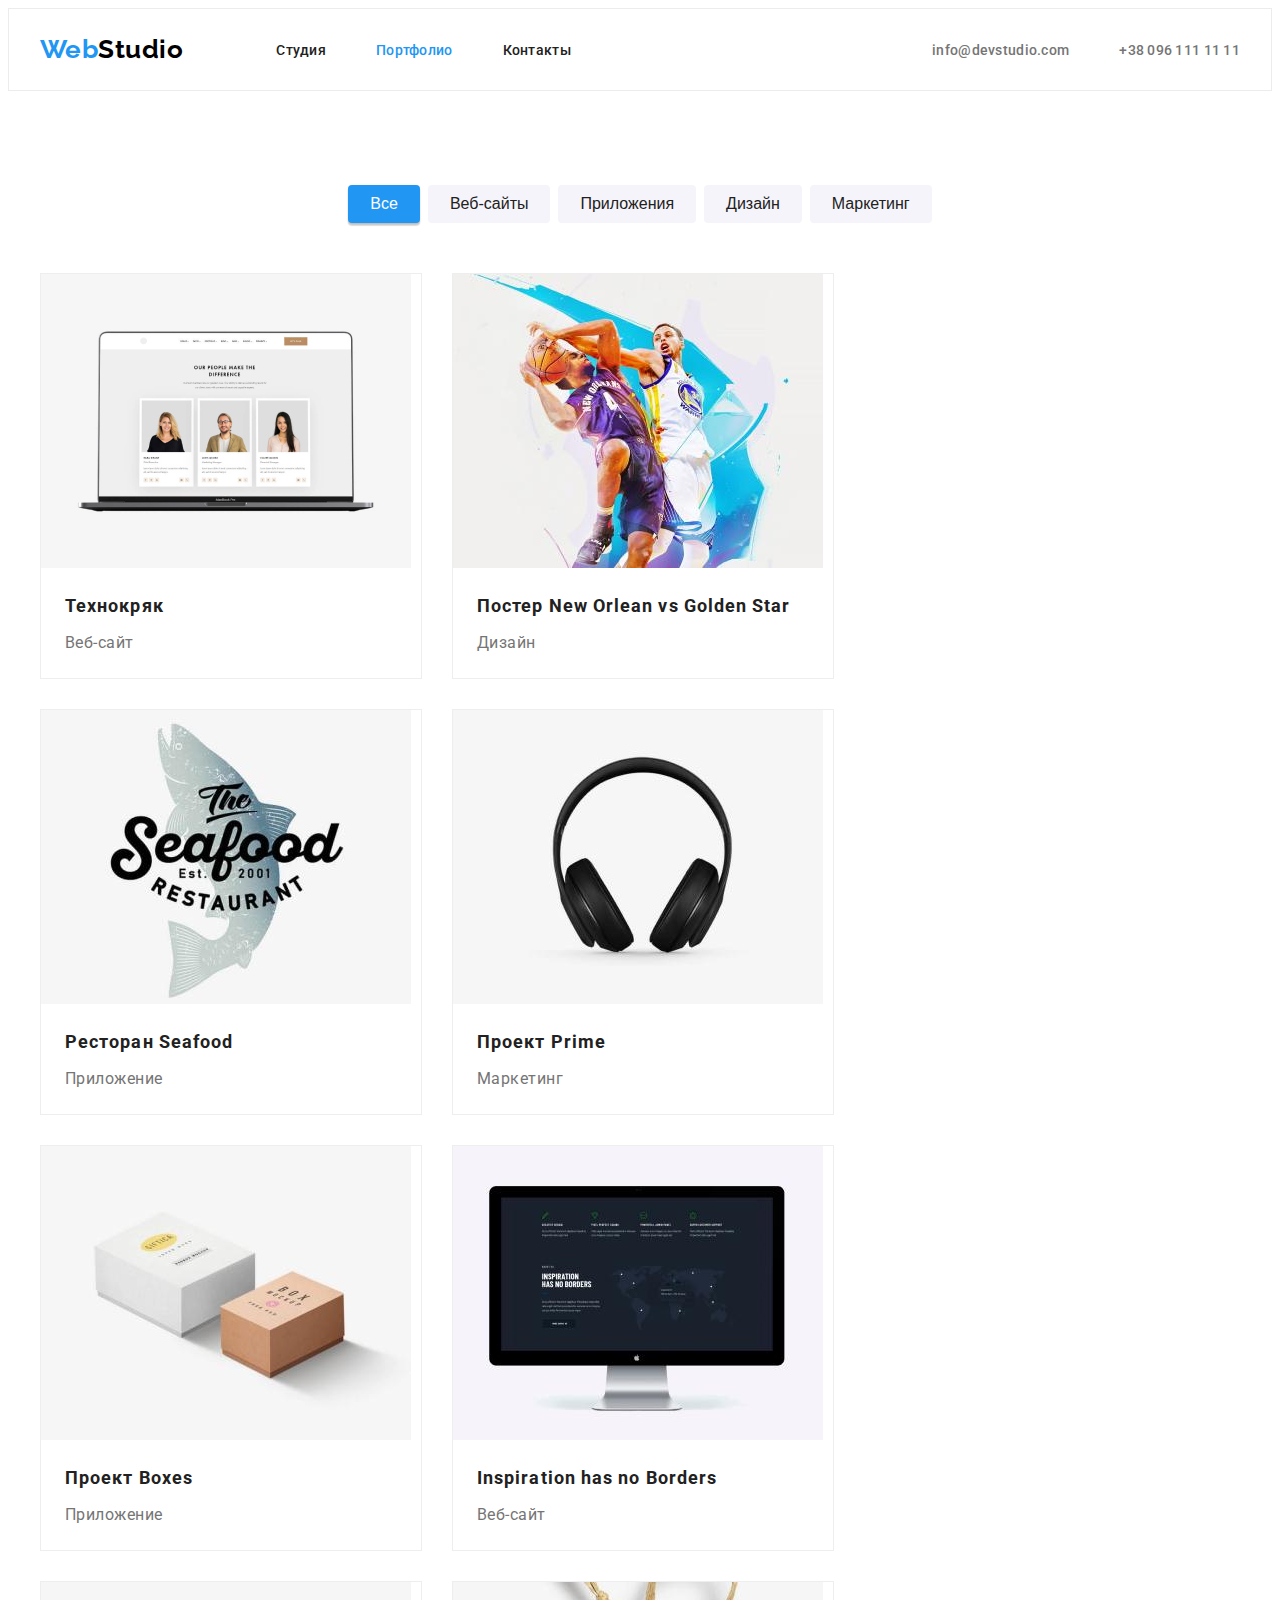
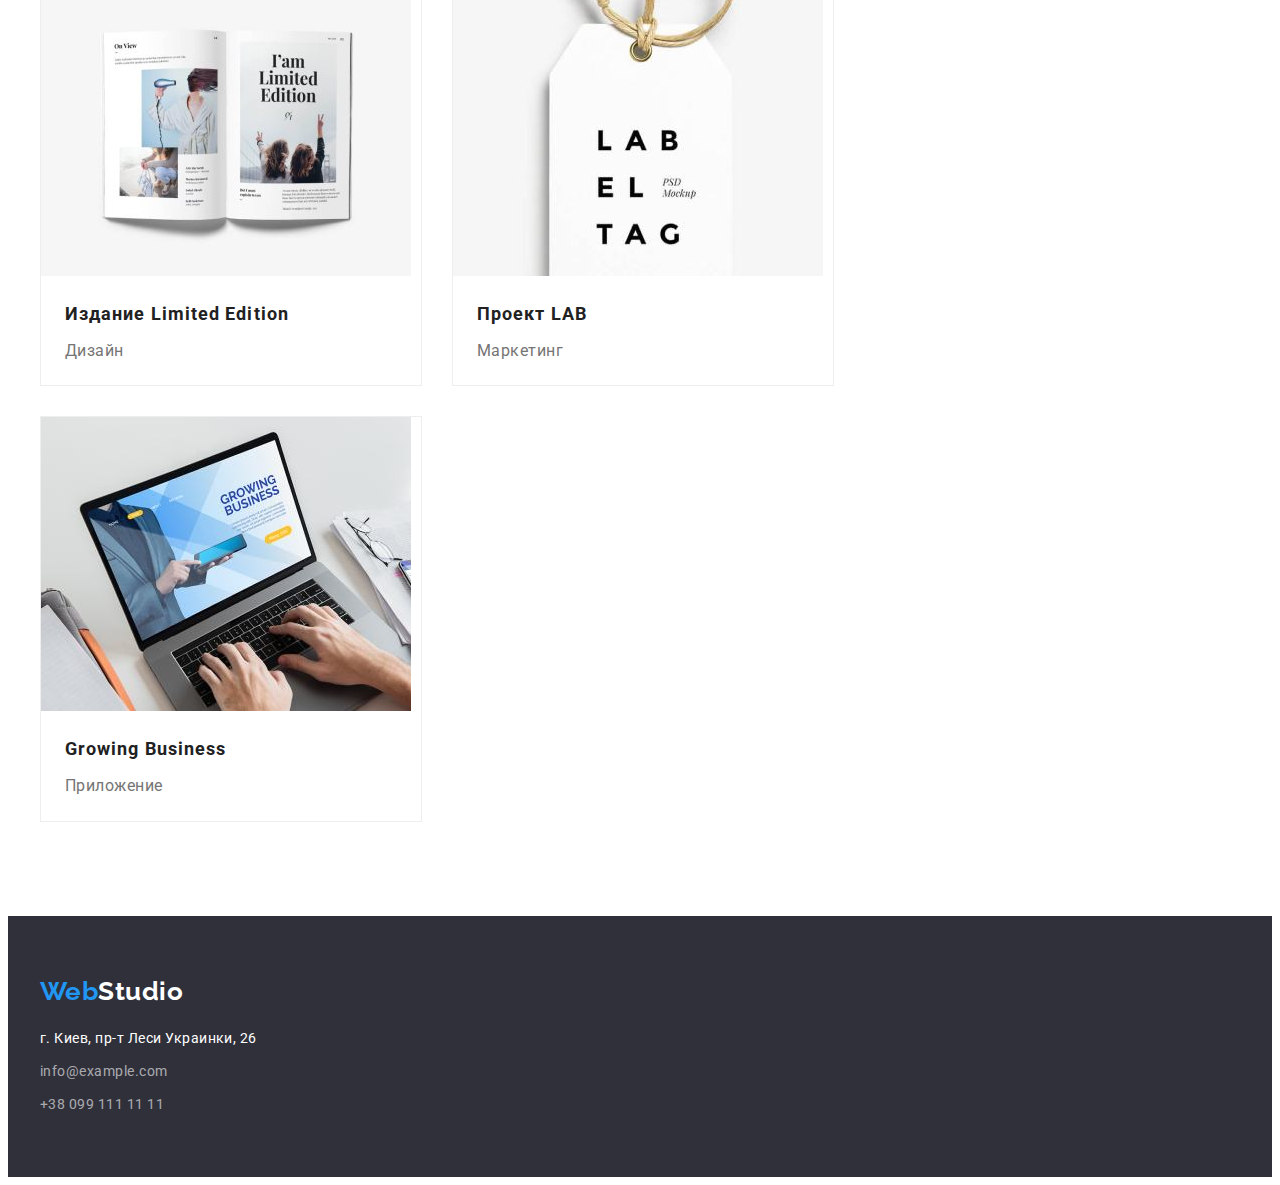
==== commit 77d6d185: "Добавляет стили для геометрии и позиционирования контента для страницы Портфолио; добавляет visualy-" ====
--- a/portfolio.html
+++ b/portfolio.html
@@ -56,7 +56,7 @@
       <!-- Примеры работ -->
       <section class="portfolio">
         <div class="container">
-          <h1 hidden>Портфолио</h1>
+          <h1 class="visually-hidden">Портфолио</h1>
           <ul class="filter-buttons-list list">
             <li class="filter-buttons-item">
               <button type="button" class="filter-button button active">
@@ -91,8 +91,10 @@
                   width="370"
                   height="294"
                 />
-                <h2 class="portfolio-item-title title">Технокряк</h2>
-                <p class="portfolio-item-text">Веб-сайт</p>
+                <div class="portfolio-item-content">
+                  <h2 class="portfolio-item-title title">Технокряк</h2>
+                  <p class="portfolio-item-text">Веб-сайт</p>
+                </div>
               </a>
             </li>
             <li class="portfolio-item">
@@ -103,10 +105,12 @@
                   width="370"
                   height="294"
                 />
-                <h2 class="portfolio-item-title title">
-                  Постер New Orlean vs Golden Star
-                </h2>
-                <p class="portfolio-item-text">Дизайн</p>
+                <div class="portfolio-item-content">
+                  <h2 class="portfolio-item-title title">
+                    Постер New Orlean vs Golden Star
+                  </h2>
+                  <p class="portfolio-item-text">Дизайн</p>
+                </div>
               </a>
             </li>
             <li class="portfolio-item">
@@ -117,8 +121,10 @@
                   width="370"
                   height="294"
                 />
-                <h2 class="portfolio-item-title title">Ресторан Seafood</h2>
-                <p class="portfolio-item-text">Приложение</p>
+                <div class="portfolio-item-content">
+                  <h2 class="portfolio-item-title title">Ресторан Seafood</h2>
+                  <p class="portfolio-item-text">Приложение</p>
+                </div>
               </a>
             </li>
             <li class="portfolio-item">
@@ -129,8 +135,10 @@
                   width="370"
                   height="294"
                 />
-                <h2 class="portfolio-item-title title">Проект Prime</h2>
-                <p class="portfolio-item-text">Маркетинг</p>
+                <div class="portfolio-item-content">
+                  <h2 class="portfolio-item-title title">Проект Prime</h2>
+                  <p class="portfolio-item-text">Маркетинг</p>
+                </div>
               </a>
             </li>
             <li class="portfolio-item">
@@ -141,8 +149,10 @@
                   width="370"
                   height="294"
                 />
-                <h2 class="portfolio-item-title title">Проект Boxes</h2>
-                <p class="portfolio-item-text">Приложение</p>
+                <div class="portfolio-item-content">
+                  <h2 class="portfolio-item-title title">Проект Boxes</h2>
+                  <p class="portfolio-item-text">Приложение</p>
+                </div>
               </a>
             </li>
             <li class="portfolio-item">
@@ -153,10 +163,12 @@
                   width="370"
                   height="294"
                 />
-                <h2 class="portfolio-item-title title">
-                  Inspiration has no Borders
-                </h2>
-                <p class="portfolio-item-text">Веб-сайт</p>
+                <div class="portfolio-item-content">
+                  <h2 class="portfolio-item-title title">
+                    Inspiration has no Borders
+                  </h2>
+                  <p class="portfolio-item-text">Веб-сайт</p>
+                </div>
               </a>
             </li>
             <li class="portfolio-item">
@@ -167,10 +179,12 @@
                   width="370"
                   height="294"
                 />
-                <h2 class="portfolio-item-title title">
-                  Издание Limited Edition
-                </h2>
-                <p class="portfolio-item-text">Дизайн</p>
+                <div class="portfolio-item-content">
+                  <h2 class="portfolio-item-title title">
+                    Издание Limited Edition
+                  </h2>
+                  <p class="portfolio-item-text">Дизайн</p>
+                </div>
               </a>
             </li>
             <li class="portfolio-item">
@@ -181,8 +195,10 @@
                   width="370"
                   height="294"
                 />
-                <h2 class="portfolio-item-title title">Проект LAB</h2>
-                <p class="portfolio-item-text">Маркетинг</p>
+                <div class="portfolio-item-content">
+                  <h2 class="portfolio-item-title title">Проект LAB</h2>
+                  <p class="portfolio-item-text">Маркетинг</p>
+                </div>
               </a>
             </li>
             <li class="portfolio-item">
@@ -193,8 +209,10 @@
                   width="370"
                   height="294"
                 />
-                <h2 class="portfolio-item-title title">Growing Business</h2>
-                <p class="portfolio-item-text">Приложение</p>
+                <div class="portfolio-item-content">
+                  <h2 class="portfolio-item-title title">Growing Business</h2>
+                  <p class="portfolio-item-text">Приложение</p>
+                </div>
               </a>
             </li>
           </ul>
@@ -204,8 +222,8 @@
     <!-- Футер -->
     <footer class="footer">
       <div class="container">
-        <a href="./index.html" class="logo link"
-          >Web<span class="footer-logo">Studio</span></a
+        <a href="./index.html" class="logo link footer-logo"
+          >Web<span class="footer-logo-accent">Studio</span></a
         >
         <address class="address">
           <p class="footer-address">г. Киев, пр-т Леси Украинки, 26</p>
--- a/css/styles.css
+++ b/css/styles.css
@@ -19,6 +19,8 @@
   --primary-light-background-color: #ffffff;
   --secondary-light-background-color: #f5f4fa;
   --dark-background-color: #2f303a;
+  --header-line-boder-color: #ECECEC;
+  --card-border-color: #EEEEEE;
 }
 
 body {
@@ -59,7 +61,6 @@
 }
 
 .button {
-  font-family: inherit;
   cursor: pointer;
   border-radius: 4px;
   border: transparent;
@@ -76,13 +77,24 @@
   margin-right: auto;
 }
 
+.visually-hidden {
+  position: absolute;
+  width: 1px;
+  height: 1px;
+  margin: -1px;
+  padding: 0;
+  overflow: hidden;
+  border: 0;
+  clip: rect(0 0 0 0);
+}
+
 /* Header */
 
 .header {
   background-color: var(--primary-light-background-color);
   padding-top: 25px;
   padding-bottom: 25px;
-  border: 1px solid #ececec;
+  border: 1px solid var(--header-line-boder-color);
 }
 
 .header-container {
@@ -113,9 +125,11 @@
   color: var(--accent-color);
   margin-right: 93px;
 }
+
 .header-logo {
   color: var(--secondary-dark-text-color);
 }
+
 .site-nav-list .link {
   font-weight: 500;
   font-size: 14px;
@@ -148,6 +162,7 @@
 }
 
 /* Hero */
+
 .hero {
   background-color: var(--dark-background-color);
   padding-top: 200px;
@@ -187,7 +202,7 @@
   background-color: var(--secondary-accent-color);
 }
 
-/* features */
+/* Features */
 
 .features {
   padding-top: 94px;
@@ -197,13 +212,11 @@
 .features-list {
   display: flex;
   margin-left: -30px;
-  outline: 1px solid teal;
-}
+  }
 
 .features-item {
   margin-left: 30px;
   flex-basis: calc(100% / 4 - 30px);
-  outline: 1px solid tomato;
 }
 
 .features-item-title {
@@ -213,12 +226,13 @@
   text-transform: uppercase;
   margin-bottom: 10px;
 }
+
 .features-item-text {
   font-size: 14px;
   line-height: 1.71;
 }
 
-/* services */
+/* Services */
 
 .services {
   padding-bottom: 94px;
@@ -234,18 +248,15 @@
 
 .services-list {
   display: flex;
-  outline: 1px solid teal;
   margin-left: -30px;
-  /* flex-wrap: wrap; */
 }
 
 .services-item {
   margin-left: 30px;
-  outline: 1px solid tomato;
   flex-basis: calc(100% / 3 -30px);
 }
 
-/* team */
+/* Team */
 
 .team {
   background-color: var(--secondary-light-background-color);
@@ -264,8 +275,6 @@
 .team-list {
   display: flex;
   margin-left: -30px;
-
-  outline: 1px solid teal;
 }
 
 .team-item {
@@ -275,13 +284,7 @@
   border-radius: 0px 0px 4px 4px;
   margin-left: 30px; */
   flex-basis: calc(100% / 4 -30px);
-
-  outline: 1px solid tomato;
-}
-
-/* .team-img-thumb {
-  outline: 1px solid blue;
-} */
+}
 
 .team-item-title {
   font-weight: 500;
@@ -290,23 +293,26 @@
   text-align: center;
   margin-bottom: 10px;
 }
+
 .team-item-text {
   font-size: 16px;
   line-height: 1.19;
   text-align: center;
 }
+
 .team-item-content {
-padding-top: 30px;
-padding-bottom: 30px;
-}
-
-/* footer */
+  padding-top: 30px;
+  padding-bottom: 30px;
+}
+
+/* Footer */
 
 .footer {
   background-color: var(--dark-background-color);
   padding-top: 60px;
   padding-bottom: 60px;
 }
+
 .footer-logo-accent {
   color: var(--primary-light-text-color);
 }
@@ -320,6 +326,7 @@
 .address {
   font-style: normal;
 }
+
 .footer-address {
   font-size: 14px;
   line-height: 1.71;
@@ -336,37 +343,82 @@
   line-height: 1.71;
   color: var(--secondary-light-text-color);
 }
+
 .footer-address-link:hover,
 .footer-address-link:focus {
   color: var(--accent-color);
 }
 
-/* fortfolio */
+/* Portfolio */
+
+.portfolio {
+  padding-top: 94px;
+  padding-bottom: 94px;
+}
+
+.filter-buttons-list {
+  display: flex;
+  justify-content: center;
+  margin-bottom: 50px;
+}
+
+.filter-buttons-item:not(:last-child) {
+  margin-right: 8px;
+}
+
 .filter-button {
   font-weight: 500;
   font-size: 16px;
   line-height: 1.62;
   color: var(--primary-dark-text-color);
   background-color: var(--secondary-light-background-color);
-}
+  padding: 6px 22px;
+}
+
 .portfolio .filter-button.active {
   color: var(--primary-light-text-color);
   background-color: var(--accent-color);
   box-shadow: 0px 3px 1px rgba(0, 0, 0, 0.1), 0px 1px 2px rgba(0, 0, 0, 0.08),
     0px 2px 2px rgba(0, 0, 0, 0.12);
 }
+
 .portfolio .filter-button:hover,
 .portfolio .filter-button:focus {
   color: var(--primary-light-text-color);
   background-color: var(--accent-color);
 }
+
+.portfolio-list {
+  display: flex;
+  flex-wrap: wrap;
+  margin-left: -30px;
+  margin-bottom: -30px;  
+}
+
+.portfolio-item {
+  margin-left: 30px;
+  margin-bottom: 30px;
+  flex-basis: calc(100% / 3 - 30px);
+  border: 1px solid var(--card-border-color);
+}
+
 .portfolio-item-title {
   font-weight: 700;
   font-size: 18px;
   line-height: 2;
   letter-spacing: 0.06em;
-}
+  margin-bottom: 4px;
+}
+
 .portfolio-item-text {
   font-size: 16px;
   line-height: 1.87;
 }
+
+.portfolio-item-content {
+  padding-top: 20px;
+  padding-bottom: 20px;
+  padding-left: 24px;
+  padding-right: 24px;
+}
+
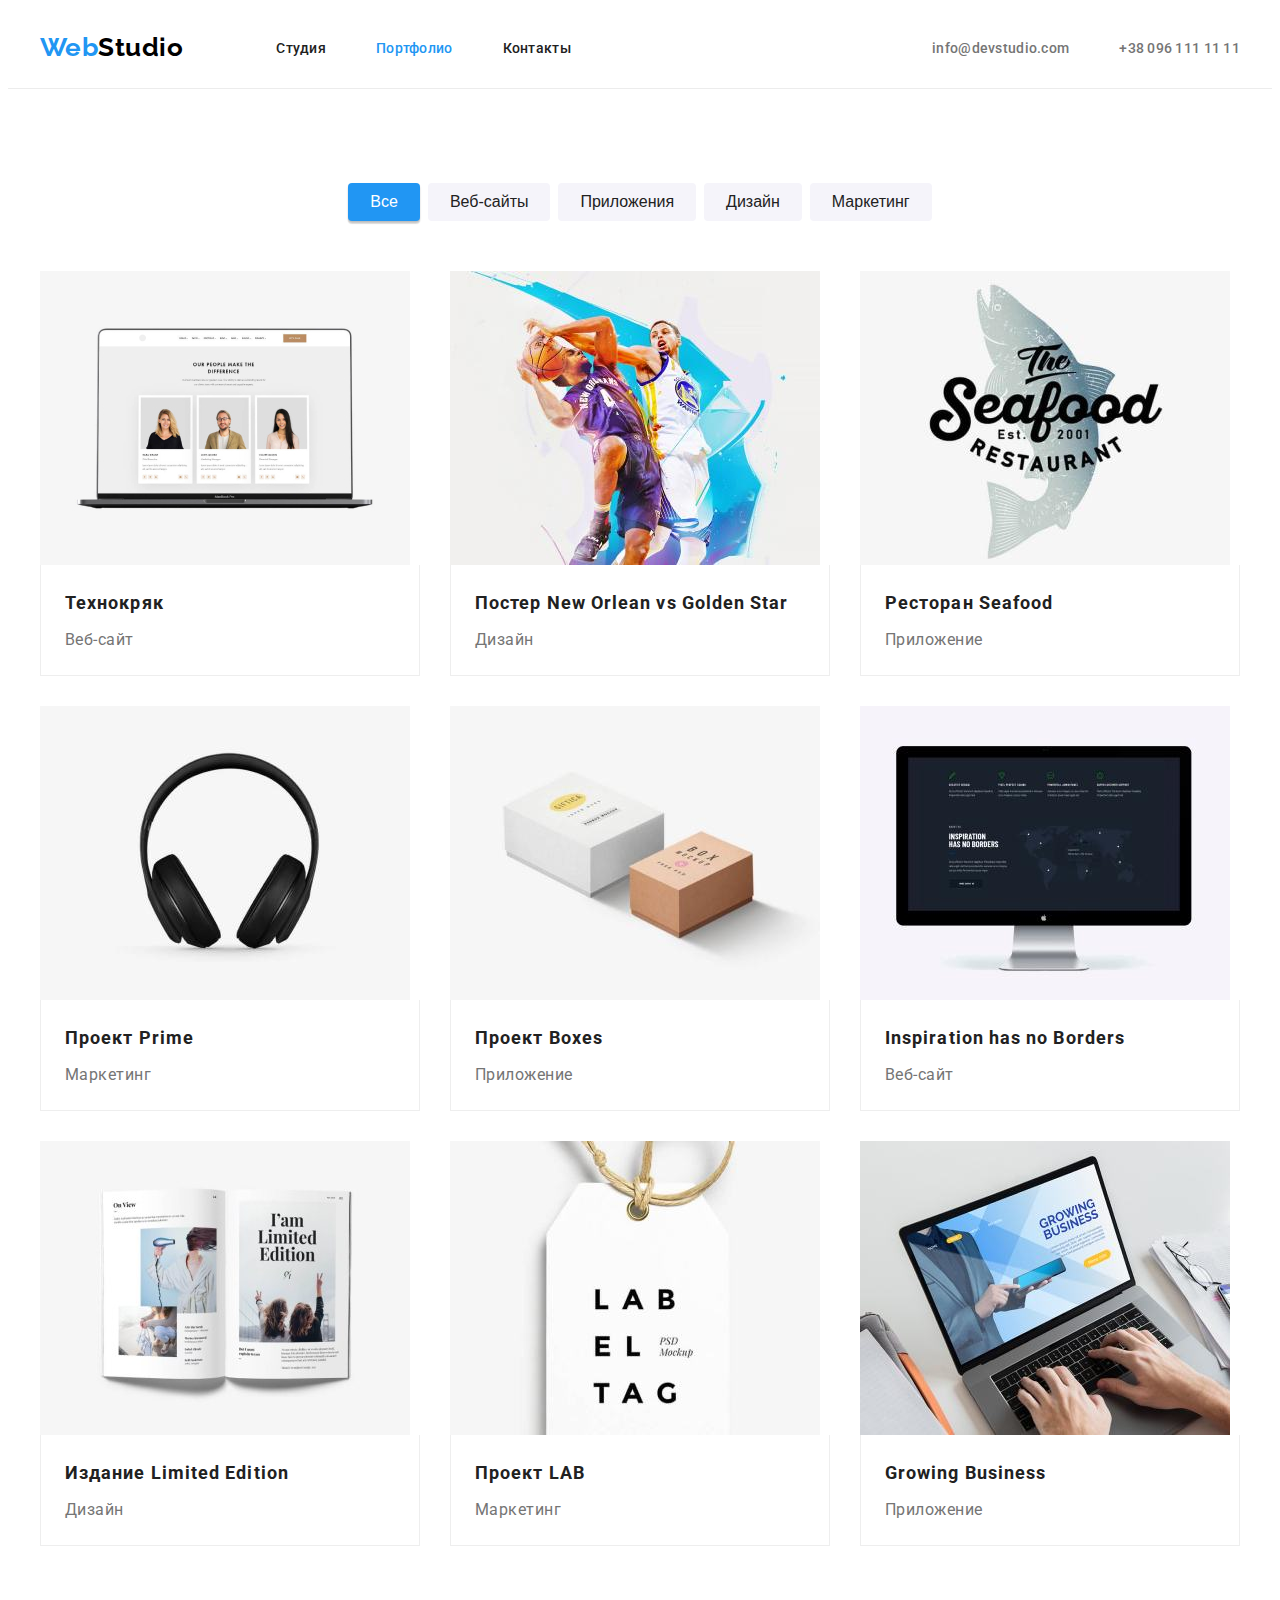
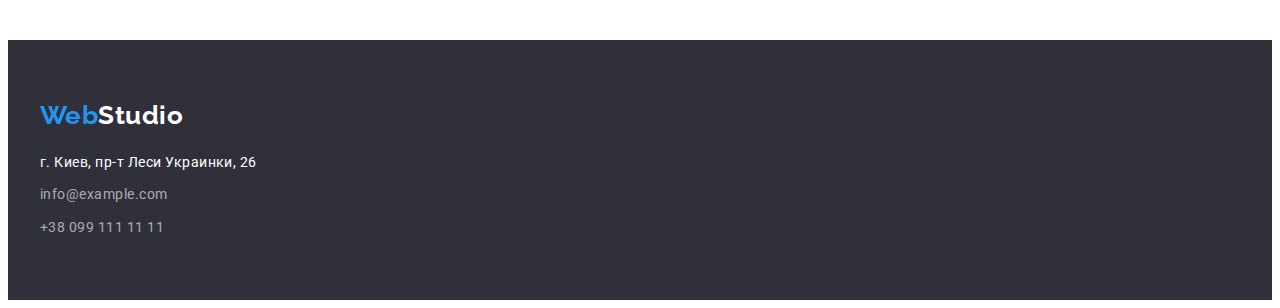
==== commit c2f0cf8f: "Добавляет класс section, изменение рамки для карточек портфолио, паддинги для ссылок в хедере" ====
--- a/portfolio.html
+++ b/portfolio.html
@@ -54,7 +54,7 @@
     </header>
     <main>
       <!-- Примеры работ -->
-      <section class="portfolio">
+      <section class="portfolio section">
         <div class="container">
           <h1 class="visually-hidden">Портфолио</h1>
           <ul class="filter-buttons-list list">
--- a/css/styles.css
+++ b/css/styles.css
@@ -88,13 +88,18 @@
   clip: rect(0 0 0 0);
 }
 
+.section {
+  padding-top: 94px;
+  padding-bottom: 94px;
+}
+
 /* Header */
 
 .header {
   background-color: var(--primary-light-background-color);
-  padding-top: 25px;
+  border-bottom: 1px solid var(--header-line-boder-color);
+  padding-top: 24px;
   padding-bottom: 25px;
-  border: 1px solid var(--header-line-boder-color);
 }
 
 .header-container {
@@ -159,6 +164,11 @@
   font-size: 14px;
   line-height: 1.14;
   letter-spacing: 0.02em;
+}
+
+.site-nav-list .link, .header-contacts-list .link {
+  padding-top: 32px;
+  padding-bottom: 32px;
 }
 
 /* Hero */
@@ -204,10 +214,7 @@
 
 /* Features */
 
-.features {
-  padding-top: 94px;
-  padding-bottom: 94px;
-}
+.features
 
 .features-list {
   display: flex;
@@ -260,8 +267,6 @@
 
 .team {
   background-color: var(--secondary-light-background-color);
-  padding-top: 94px;
-  padding-bottom: 94px;
 }
 
 .team-title {
@@ -280,7 +285,7 @@
 .team-item {
   background: var(--primary-light-background-color);
   box-shadow: 0px 1px 3px rgba(0, 0, 0, 0.12), 0px 1px 1px rgba(0, 0, 0, 0.14),
-    0px 2px 1px rgba(0, 0, 0, 0.2);
+  0px 2px 1px rgba(0, 0, 0, 0.2);
   border-radius: 0px 0px 4px 4px;
   margin-left: 30px; */
   flex-basis: calc(100% / 4 -30px);
@@ -351,10 +356,7 @@
 
 /* Portfolio */
 
-.portfolio {
-  padding-top: 94px;
-  padding-bottom: 94px;
-}
+.portfolio
 
 .filter-buttons-list {
   display: flex;
@@ -399,8 +401,7 @@
   margin-left: 30px;
   margin-bottom: 30px;
   flex-basis: calc(100% / 3 - 30px);
-  border: 1px solid var(--card-border-color);
-}
+  }
 
 .portfolio-item-title {
   font-weight: 700;
@@ -420,5 +421,7 @@
   padding-bottom: 20px;
   padding-left: 24px;
   padding-right: 24px;
-}
-
+  border: 1px solid var(--card-border-color);
+  border-top: 0;
+}
+
